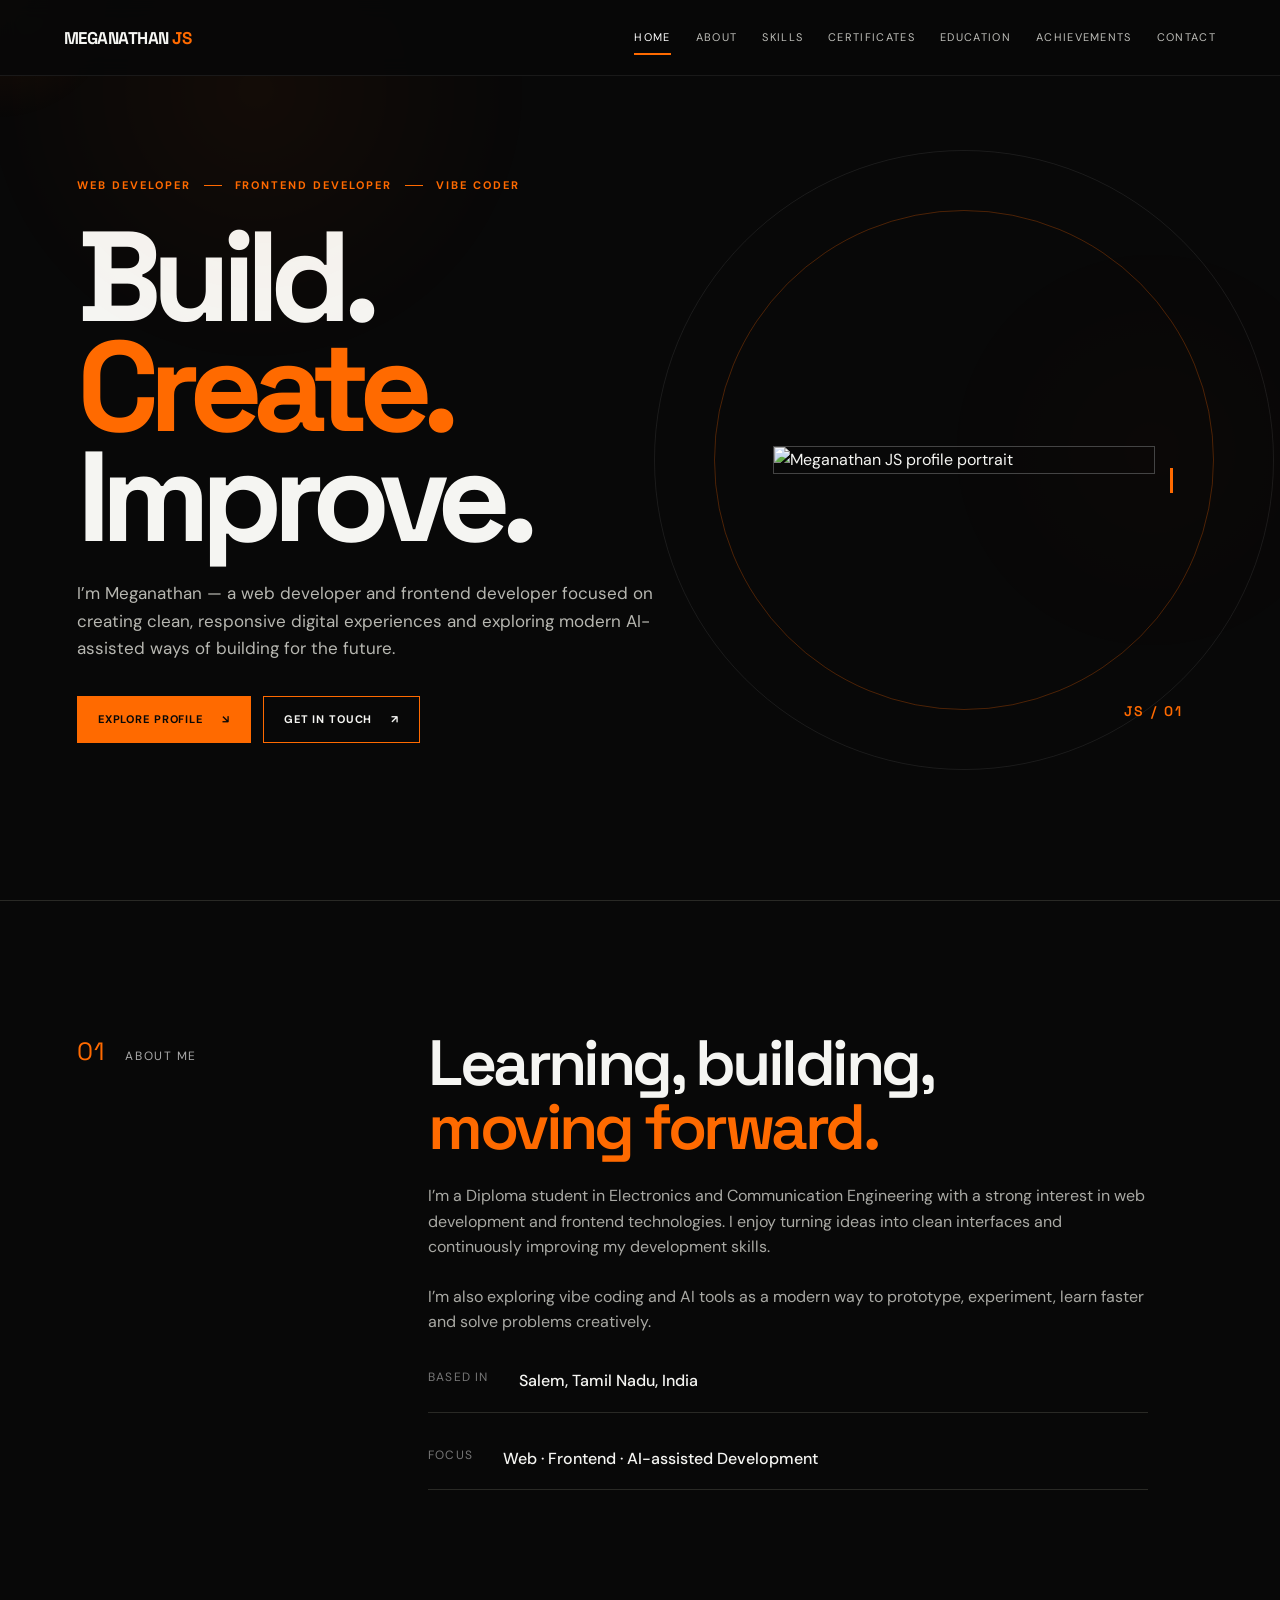
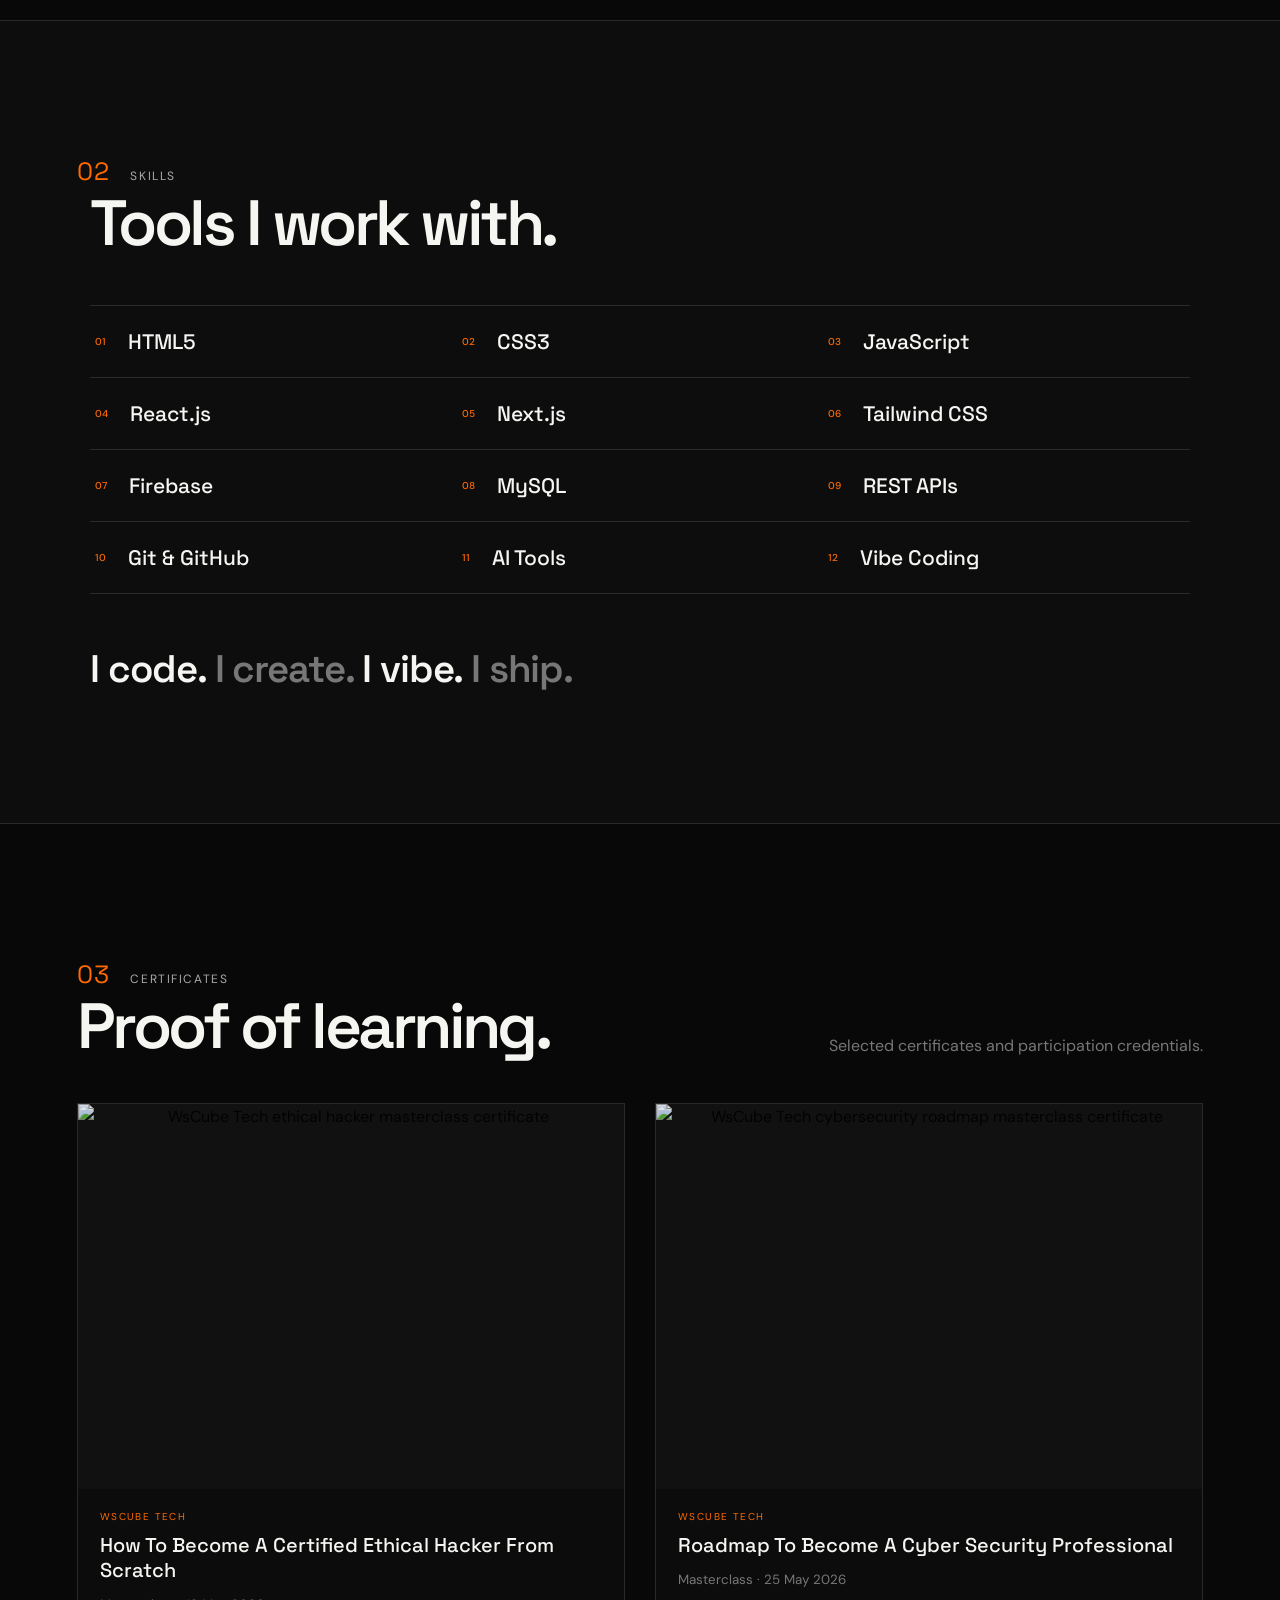
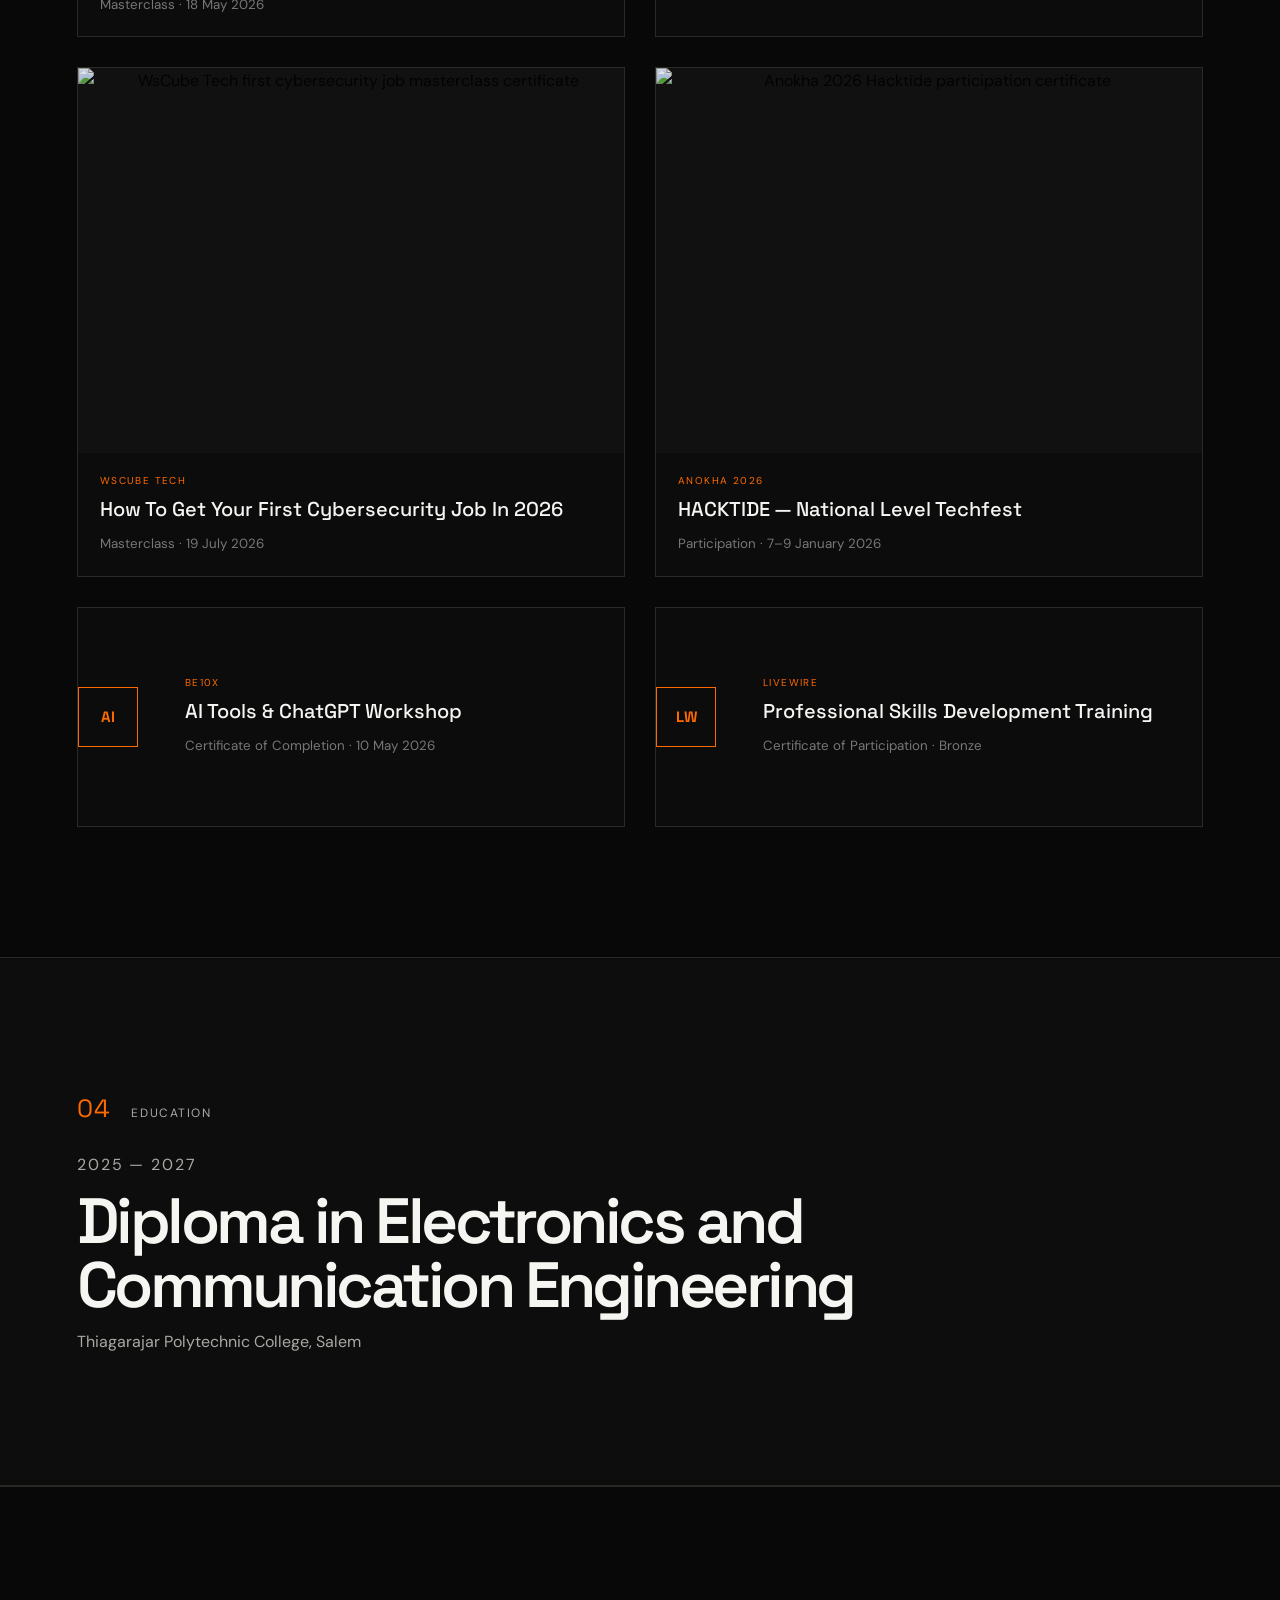
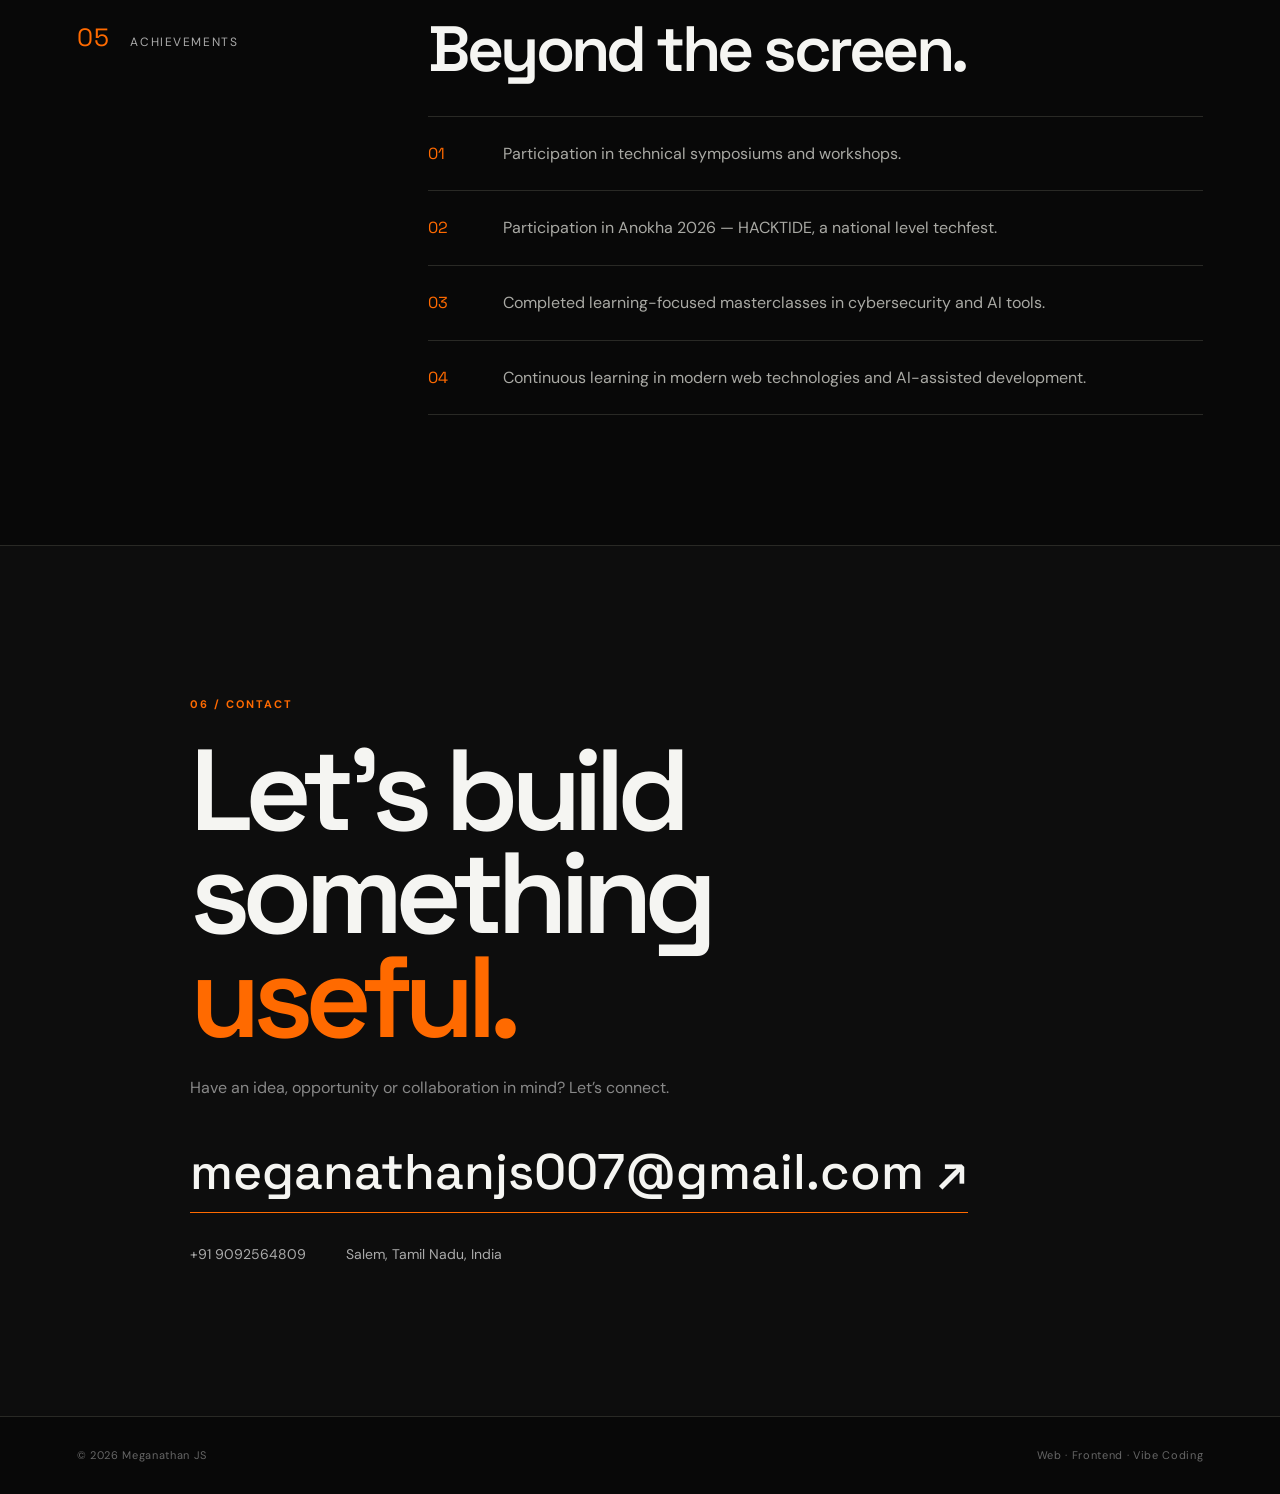
==== index.html @ 63e7593a "Add files via upload" ====
<!DOCTYPE html>
<html lang="en">
<head>
  <meta charset="UTF-8">
  <meta name="viewport" content="width=device-width, initial-scale=1.0">
  <meta name="description" content="Meganathan JS — Web Developer, Frontend Developer and Vibe Coder.">
  <meta name="theme-color" content="#0a0a0a">
  <title>Meganathan JS — Web Developer</title>
  <link rel="stylesheet" href="style.css">
</head>
<body>
  <div class="cursor-glow" aria-hidden="true"></div>

  <header class="site-header" id="top">
    <a class="brand" href="#home">MEGANATHAN <span>JS</span></a>
    <button class="menu-toggle" aria-label="Open navigation" aria-expanded="false">
      <span></span><span></span>
    </button>
    <nav class="nav" aria-label="Main navigation">
      <a class="active" href="#home">Home</a>
      <a href="#about">About</a>
      <a href="#skills">Skills</a>
      <a href="#certificates">Certificates</a>
      <a href="#education">Education</a>
      <a href="#achievements">Achievements</a>
      <a href="#contact">Contact</a>
    </nav>
  </header>

  <main>
    <section class="hero section" id="home">
      <div class="hero-copy reveal">
        <p class="eyebrow">WEB DEVELOPER <i></i> FRONTEND DEVELOPER <i></i> VIBE CODER</p>
        <h1>Build.<br><span>Create.</span><br>Improve.</h1>
        <p class="hero-text">
          I’m Meganathan — a web developer and frontend developer focused on
          creating clean, responsive digital experiences and exploring modern
          AI-assisted ways of building for the future.
        </p>
        <div class="hero-actions">
          <a class="btn btn-primary" href="#about">Explore Profile <b>↘</b></a>
          <a class="btn btn-outline" href="#contact">Get in Touch <b>↗</b></a>
        </div>
      </div>

      <div class="hero-visual reveal delay-1">
        <div class="portrait-frame">
          <div class="orange-line"></div>
          <img src="assets/profile.jpg" alt="Meganathan JS profile portrait">
        </div>
        <div class="hero-orbit orbit-1"></div>
        <div class="hero-orbit orbit-2"></div>
        <div class="hero-tag">JS / 01</div>
      </div>
    </section>

    <section class="section split" id="about">
      <div class="section-label reveal"><span>01</span> ABOUT ME</div>
      <div class="section-content reveal delay-1">
        <h2>Learning, building,<br><em>moving forward.</em></h2>
        <p>
          I’m a Diploma student in Electronics and Communication Engineering
          with a strong interest in web development and frontend technologies.
          I enjoy turning ideas into clean interfaces and continuously
          improving my development skills.
        </p>
        <p>
          I’m also exploring vibe coding and AI tools as a modern way to
          prototype, experiment, learn faster and solve problems creatively.
        </p>
        <div class="about-line">
          <span>Based in</span><strong>Salem, Tamil Nadu, India</strong>
        </div>
        <div class="about-line">
          <span>Focus</span><strong>Web · Frontend · AI-assisted Development</strong>
        </div>
      </div>
    </section>

    <section class="section dark-section" id="skills">
      <div class="section-label reveal"><span>02</span> SKILLS</div>
      <div class="skills-wrap reveal delay-1">
        <h2>Tools I work with.</h2>
        <div class="skill-list">
          <div><b>01</b><span>HTML5</span></div>
          <div><b>02</b><span>CSS3</span></div>
          <div><b>03</b><span>JavaScript</span></div>
          <div><b>04</b><span>React.js</span></div>
          <div><b>05</b><span>Next.js</span></div>
          <div><b>06</b><span>Tailwind CSS</span></div>
          <div><b>07</b><span>Firebase</span></div>
          <div><b>08</b><span>MySQL</span></div>
          <div><b>09</b><span>REST APIs</span></div>
          <div><b>10</b><span>Git &amp; GitHub</span></div>
          <div><b>11</b><span>AI Tools</span></div>
          <div><b>12</b><span>Vibe Coding</span></div>
        </div>
        <div class="skill-statement">I code. <span>I create.</span> I vibe. <span>I ship.</span></div>
      </div>
    </section>

    <section class="section" id="certificates">
      <div class="section-label reveal"><span>03</span> CERTIFICATES</div>
      <div class="section-content reveal delay-1">
        <div class="section-heading-row">
          <h2>Proof of learning.</h2>
          <p>Selected certificates and participation credentials.</p>
        </div>
        <div class="certificate-grid">
          <article class="certificate">
            <button class="certificate-image" data-image="assets/certificate-wscube-ethical-hacker.jpg" aria-label="Open certificate">
              <img src="assets/certificate-wscube-ethical-hacker.jpg" alt="WsCube Tech ethical hacker masterclass certificate">
              <span>View ↗</span>
            </button>
            <div class="certificate-meta">
              <p>WsCube Tech</p>
              <h3>How To Become A Certified Ethical Hacker From Scratch</h3>
              <small>Masterclass · 18 May 2026</small>
            </div>
          </article>

          <article class="certificate">
            <button class="certificate-image" data-image="assets/certificate-wscube-cybersecurity-roadmap.jpg" aria-label="Open certificate">
              <img src="assets/certificate-wscube-cybersecurity-roadmap.jpg" alt="WsCube Tech cybersecurity roadmap masterclass certificate">
              <span>View ↗</span>
            </button>
            <div class="certificate-meta">
              <p>WsCube Tech</p>
              <h3>Roadmap To Become A Cyber Security Professional</h3>
              <small>Masterclass · 25 May 2026</small>
            </div>
          </article>

          <article class="certificate">
            <button class="certificate-image" data-image="assets/certificate-wscube-first-cybersecurity-job.jpg" aria-label="Open certificate">
              <img src="assets/certificate-wscube-first-cybersecurity-job.jpg" alt="WsCube Tech first cybersecurity job masterclass certificate">
              <span>View ↗</span>
            </button>
            <div class="certificate-meta">
              <p>WsCube Tech</p>
              <h3>How To Get Your First Cybersecurity Job In 2026</h3>
              <small>Masterclass · 19 July 2026</small>
            </div>
          </article>

          <article class="certificate">
            <button class="certificate-image" data-image="assets/certificate-anokha-hacktide.jpg" aria-label="Open certificate">
              <img src="assets/certificate-anokha-hacktide.jpg" alt="Anokha 2026 Hacktide participation certificate">
              <span>View ↗</span>
            </button>
            <div class="certificate-meta">
              <p>Anokha 2026</p>
              <h3>HACKTIDE — National Level Techfest</h3>
              <small>Participation · 7–9 January 2026</small>
            </div>
          </article>

          <article class="certificate text-only">
            <div class="certificate-icon">AI</div>
            <div class="certificate-meta">
              <p>be10x</p>
              <h3>AI Tools &amp; ChatGPT Workshop</h3>
              <small>Certificate of Completion · 10 May 2026</small>
            </div>
          </article>

          <article class="certificate text-only">
            <div class="certificate-icon">LW</div>
            <div class="certificate-meta">
              <p>LIVEWIRE</p>
              <h3>Professional Skills Development Training</h3>
              <small>Certificate of Participation · Bronze</small>
            </div>
          </article>
        </div>
      </div>
    </section>

    <section class="section dark-section" id="education">
      <div class="section-label reveal"><span>04</span> EDUCATION</div>
      <div class="section-content reveal delay-1 education">
        <p class="edu-year">2025 — 2027</p>
        <h2>Diploma in Electronics and<br>Communication Engineering</h2>
        <p>Thiagarajar Polytechnic College, Salem</p>
      </div>
    </section>

    <section class="section split" id="achievements">
      <div class="section-label reveal"><span>05</span> ACHIEVEMENTS</div>
      <div class="section-content reveal delay-1">
        <h2>Beyond the screen.</h2>
        <div class="achievement-list">
          <div><span>01</span><p>Participation in technical symposiums and workshops.</p></div>
          <div><span>02</span><p>Participation in Anokha 2026 — HACKTIDE, a national level techfest.</p></div>
          <div><span>03</span><p>Completed learning-focused masterclasses in cybersecurity and AI tools.</p></div>
          <div><span>04</span><p>Continuous learning in modern web technologies and AI-assisted development.</p></div>
        </div>
      </div>
    </section>

    <section class="contact-section" id="contact">
      <div class="contact-inner reveal">
        <p class="eyebrow">06 / CONTACT</p>
        <h2>Let’s build something<br><span>useful.</span></h2>
        <p class="contact-copy">Have an idea, opportunity or collaboration in mind? Let’s connect.</p>
        <a class="email-link" href="mailto:meganathanjs007@gmail.com">meganathanjs007@gmail.com ↗</a>
        <div class="contact-details">
          <a href="tel:9092564809">+91 9092564809</a>
          <span>Salem, Tamil Nadu, India</span>
        </div>
      </div>
    </section>
  </main>

  <footer>
    <span>© 2026 Meganathan JS</span>
    <span>Web · Frontend · Vibe Coding</span>
  </footer>

  <div class="modal" aria-hidden="true">
    <button class="modal-close" aria-label="Close certificate">×</button>
    <img class="modal-image" src="" alt="Certificate preview">
  </div>

  <script src="script.js"></script>
</body>
</html>
---- style.css ----
@import url('https://fonts.googleapis.com/css2?family=DM+Sans:wght@400;500;600;700&family=Space+Grotesk:wght@400;500;600;700&display=swap');

:root{
  --bg:#080808;
  --panel:#0e0e0e;
  --white:#f5f5f2;
  --muted:#a6a6a1;
  --line:#292925;
  --orange:#ff6a00;
  --orange-soft:#ff8a3d;
  --max:1400px;
}
*{box-sizing:border-box;margin:0;padding:0}
html{scroll-behavior:smooth}
body{
  background:var(--bg);
  color:var(--white);
  font-family:"DM Sans",sans-serif;
  line-height:1.6;
  overflow-x:hidden;
}
body:before{
  content:"";position:fixed;inset:0;pointer-events:none;opacity:.14;
  background-image:radial-gradient(circle at 20% 10%,rgba(255,106,0,.35),transparent 22%),
                   radial-gradient(circle at 90% 50%,rgba(255,106,0,.12),transparent 20%);
}
a{color:inherit;text-decoration:none}
button{font:inherit}
.site-header{
  position:fixed;top:0;left:0;right:0;z-index:20;
  height:76px;padding:0 5vw;display:flex;align-items:center;justify-content:space-between;
  background:rgba(8,8,8,.92);border-bottom:1px solid rgba(255,255,255,.07);
  backdrop-filter:blur(10px);
}
.brand{font:700 17px "Space Grotesk";letter-spacing:-.03em}
.brand span,.eyebrow,.section-label span,.edu-year,.skill-statement span,.contact-section h2 span{color:var(--orange)}
.nav{display:flex;gap:25px}
.nav a{font-size:11px;text-transform:uppercase;letter-spacing:.12em;color:#bdbdb8;position:relative;padding:29px 0}
.nav a:after{content:"";position:absolute;left:0;right:100%;bottom:20px;height:2px;background:var(--orange);transition:.3s}
.nav a:hover,.nav a.active{color:#fff}
.nav a:hover:after,.nav a.active:after{right:0}
.menu-toggle{display:none;background:none;border:0;color:white}
.section{max-width:var(--max);margin:auto;padding:130px 6vw}
.hero{min-height:100vh;padding-top:150px;display:grid;grid-template-columns:1fr .8fr;gap:50px;align-items:center}
.eyebrow{font-size:11px;font-weight:700;letter-spacing:.18em;text-transform:uppercase}
.eyebrow i{display:inline-block;width:18px;height:1px;background:var(--orange);margin:0 8px 3px}
.hero h1{font:700 clamp(70px,10vw,150px)/.86 "Space Grotesk";letter-spacing:-.075em;margin:28px 0}
.hero h1 span{color:var(--orange)}
.hero-text{max-width:610px;color:#b7b7b1;font-size:17px}
.hero-actions{display:flex;gap:12px;margin-top:34px}
.btn{padding:14px 20px;border:1px solid var(--orange);font-size:11px;font-weight:700;text-transform:uppercase;letter-spacing:.08em;transition:.3s}
.btn b{margin-left:15px}
.btn-primary{background:var(--orange);color:#080808}
.btn-primary:hover{background:#fff;border-color:#fff}
.btn-outline:hover{background:var(--orange);color:#080808}
.hero-visual{height:610px;position:relative;display:grid;place-items:center}
.portrait-frame{position:relative;width:min(390px,80%);z-index:2}
.portrait-frame img{width:100%;display:block;filter:saturate(.85);border:1px solid #444}
.orange-line{position:absolute;right:-18px;top:22px;width:18px;height:90%;border-right:3px solid var(--orange);z-index:-1}
.hero-orbit{position:absolute;border:1px solid rgba(255,106,0,.28);border-radius:50%;aspect-ratio:1}
.orbit-1{width:500px}.orbit-2{width:620px;border-color:rgba(255,255,255,.08)}
.hero-tag{position:absolute;bottom:45px;right:20px;color:var(--orange);font:600 14px "Space Grotesk";letter-spacing:.15em}
.split{display:grid;grid-template-columns:.35fr 1fr;gap:80px;border-top:1px solid var(--line)}
.section-label{font-size:12px;letter-spacing:.13em;color:#aaa;text-transform:uppercase}
.section-label span{font-size:25px;font-family:"Space Grotesk";margin-right:15px}
.section-content h2,.skills-wrap h2,.section-heading-row h2{
  font:600 clamp(38px,5vw,70px)/1 "Space Grotesk";letter-spacing:-.055em
}
.section-content h2 em{font-style:normal;color:var(--orange)}
.section-content p{color:#a9a9a4;max-width:730px;margin-top:24px}
.about-line{display:flex;gap:30px;padding:18px 0;border-bottom:1px solid var(--line);max-width:720px;margin-top:15px}
.about-line span{color:#777;font-size:12px;text-transform:uppercase;letter-spacing:.1em}.about-line strong{font-weight:500}
.dark-section{max-width:none;background:#0d0d0d;border-top:1px solid var(--line);border-bottom:1px solid var(--line)}
.skills-wrap{max-width:1100px;margin:0 auto}.skills-wrap h2{margin-bottom:50px}
.skill-list{display:grid;grid-template-columns:repeat(3,1fr);border-top:1px solid var(--line)}
.skill-list div{padding:22px 5px;border-bottom:1px solid var(--line);display:flex;gap:22px;align-items:center}
.skill-list b{font-size:10px;color:var(--orange);font-weight:500}.skill-list span{font:500 21px "Space Grotesk"}
.skill-statement{font:600 clamp(24px,3vw,42px) "Space Grotesk";margin-top:50px;letter-spacing:-.03em}
.skill-statement span{color:#777}
.section-heading-row{display:flex;align-items:end;justify-content:space-between;gap:30px;margin-bottom:45px}
.section-heading-row p{margin:0;color:#777}
.certificate-grid{display:grid;grid-template-columns:repeat(2,1fr);gap:30px}
.certificate{border:1px solid var(--line);background:#0c0c0c;overflow:hidden}
.certificate-image{width:100%;border:0;background:#111;display:block;cursor:pointer;position:relative;padding:0}
.certificate-image img{display:block;width:100%;aspect-ratio:1.42;object-fit:cover;opacity:.88;transition:.35s}
.certificate-image span{position:absolute;right:15px;bottom:15px;background:var(--orange);color:#111;padding:8px 11px;font-size:10px;font-weight:700;text-transform:uppercase;opacity:0;transition:.3s}
.certificate:hover img{opacity:.62;transform:scale(1.015)}.certificate:hover .certificate-image span{opacity:1}
.certificate-meta{padding:20px 22px}.certificate-meta p{margin:0;color:var(--orange);font-size:10px;text-transform:uppercase;letter-spacing:.14em}.certificate-meta h3{font:500 20px/1.25 "Space Grotesk";margin:8px 0}.certificate-meta small{color:#777}
.text-only{min-height:220px;display:flex;gap:25px;align-items:center}.certificate-icon{width:60px;height:60px;display:grid;place-items:center;border:1px solid var(--orange);color:var(--orange);font:700 15px "Space Grotesk";flex:none}
.education h2{margin-top:12px}.edu-year{font:700 13px;letter-spacing:.12em}.education>p:last-child{margin-top:12px}
.achievement-list{margin-top:35px;border-top:1px solid var(--line);max-width:800px}.achievement-list div{display:grid;grid-template-columns:50px 1fr;gap:25px;padding:24px 0;border-bottom:1px solid var(--line)}.achievement-list span{color:var(--orange);font-family:"Space Grotesk"}.achievement-list p{margin:0}
.contact-section{padding:150px 8vw;background:#0d0d0d;border-top:1px solid var(--line)}
.contact-inner{max-width:900px;margin:auto}.contact-section h2{font:600 clamp(58px,9vw,120px)/.9 "Space Grotesk";letter-spacing:-.07em;margin:25px 0}.contact-copy{color:#888;font-size:16px}.email-link{display:inline-block;margin-top:40px;font:500 clamp(25px,4vw,50px) "Space Grotesk";border-bottom:1px solid var(--orange);padding-bottom:8px}.contact-details{display:flex;gap:40px;margin-top:30px;color:#aaa;font-size:14px}
footer{padding:30px 6vw;border-top:1px solid var(--line);display:flex;justify-content:space-between;color:#666;font-size:11px;letter-spacing:.06em}
.modal{position:fixed;inset:0;z-index:50;background:rgba(0,0,0,.94);display:none;align-items:center;justify-content:center;padding:30px}.modal.open{display:flex}.modal-image{max-width:92vw;max-height:88vh;object-fit:contain}.modal-close{position:absolute;top:22px;right:30px;background:none;border:0;color:#fff;font-size:40px;cursor:pointer}
.reveal{opacity:0;transform:translateY(35px);transition:opacity .8s ease,transform .8s ease}.reveal.visible{opacity:1;transform:none}.delay-1{transition-delay:.12s}
.cursor-glow{position:fixed;width:260px;height:260px;border-radius:50%;pointer-events:none;z-index:0;background:radial-gradient(circle,rgba(255,106,0,.09),transparent 65%);transform:translate(-50%,-50%);display:none}
@media (min-width:900px){.cursor-glow{display:block}}
@media(max-width:850px){
  .site-header{height:65px}.nav{position:fixed;top:65px;left:0;right:0;display:none;flex-direction:column;background:#090909;padding:20px 7vw;border-bottom:1px solid var(--line);gap:0}.nav.open{display:flex}.nav a{padding:14px 0}.nav a:after{bottom:5px}.menu-toggle{display:block;width:30px}.menu-toggle span{display:block;height:2px;background:white;margin:6px 0}
  .hero{grid-template-columns:1fr;padding-top:120px}.hero h1{font-size:76px}.hero-visual{height:470px}.hero-orbit{display:none}
  .section{padding:95px 7vw}.split{grid-template-columns:1fr;gap:35px}.skill-list{grid-template-columns:1fr 1fr}.certificate-grid{grid-template-columns:1fr}.section-heading-row{display:block}.section-heading-row p{margin-top:15px}.contact-section{padding:100px 7vw}.contact-details{flex-direction:column;gap:8px}footer{flex-direction:column;gap:8px}
}
@media(max-width:520px){.hero h1{font-size:60px}.hero-text{font-size:15px}.hero-actions{flex-direction:column}.btn{text-align:center}.skill-list{grid-template-columns:1fr}.skill-list span{font-size:18px}.certificate-meta h3{font-size:18px}.email-link{font-size:25px}}
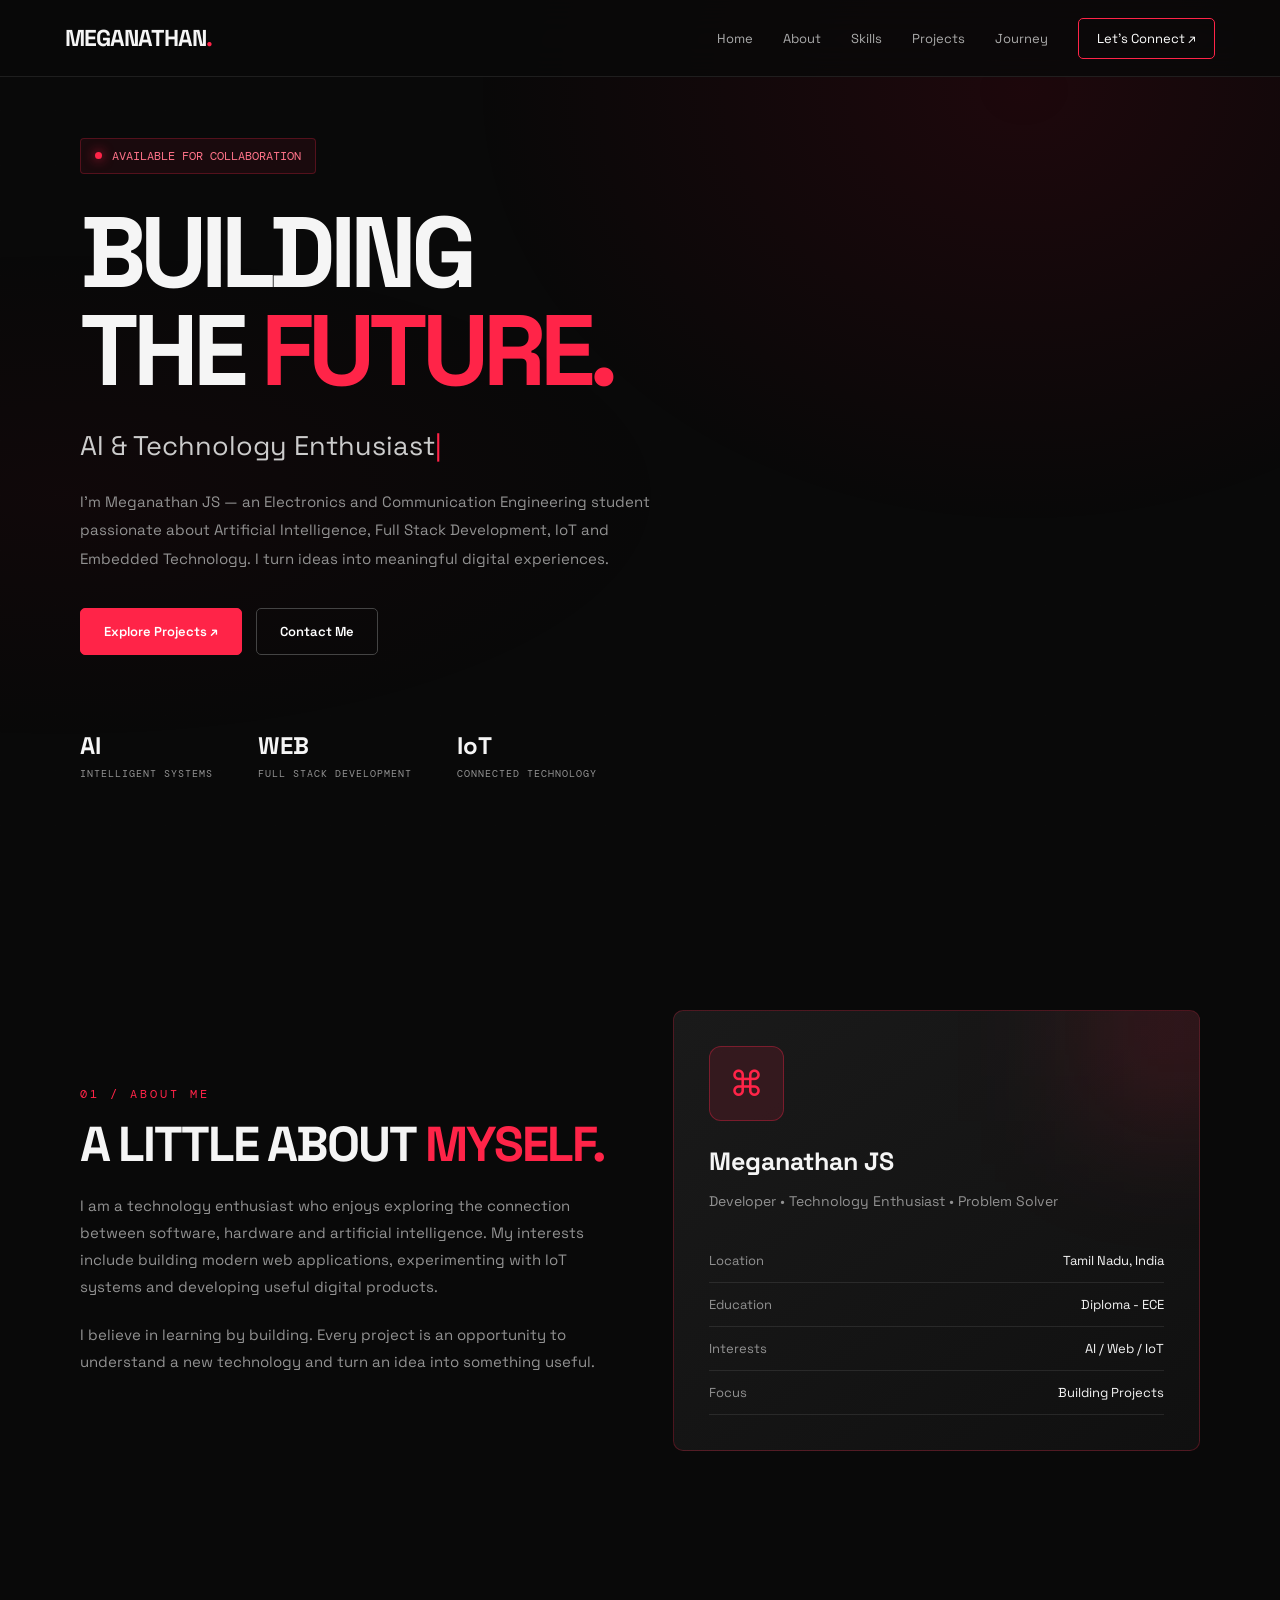
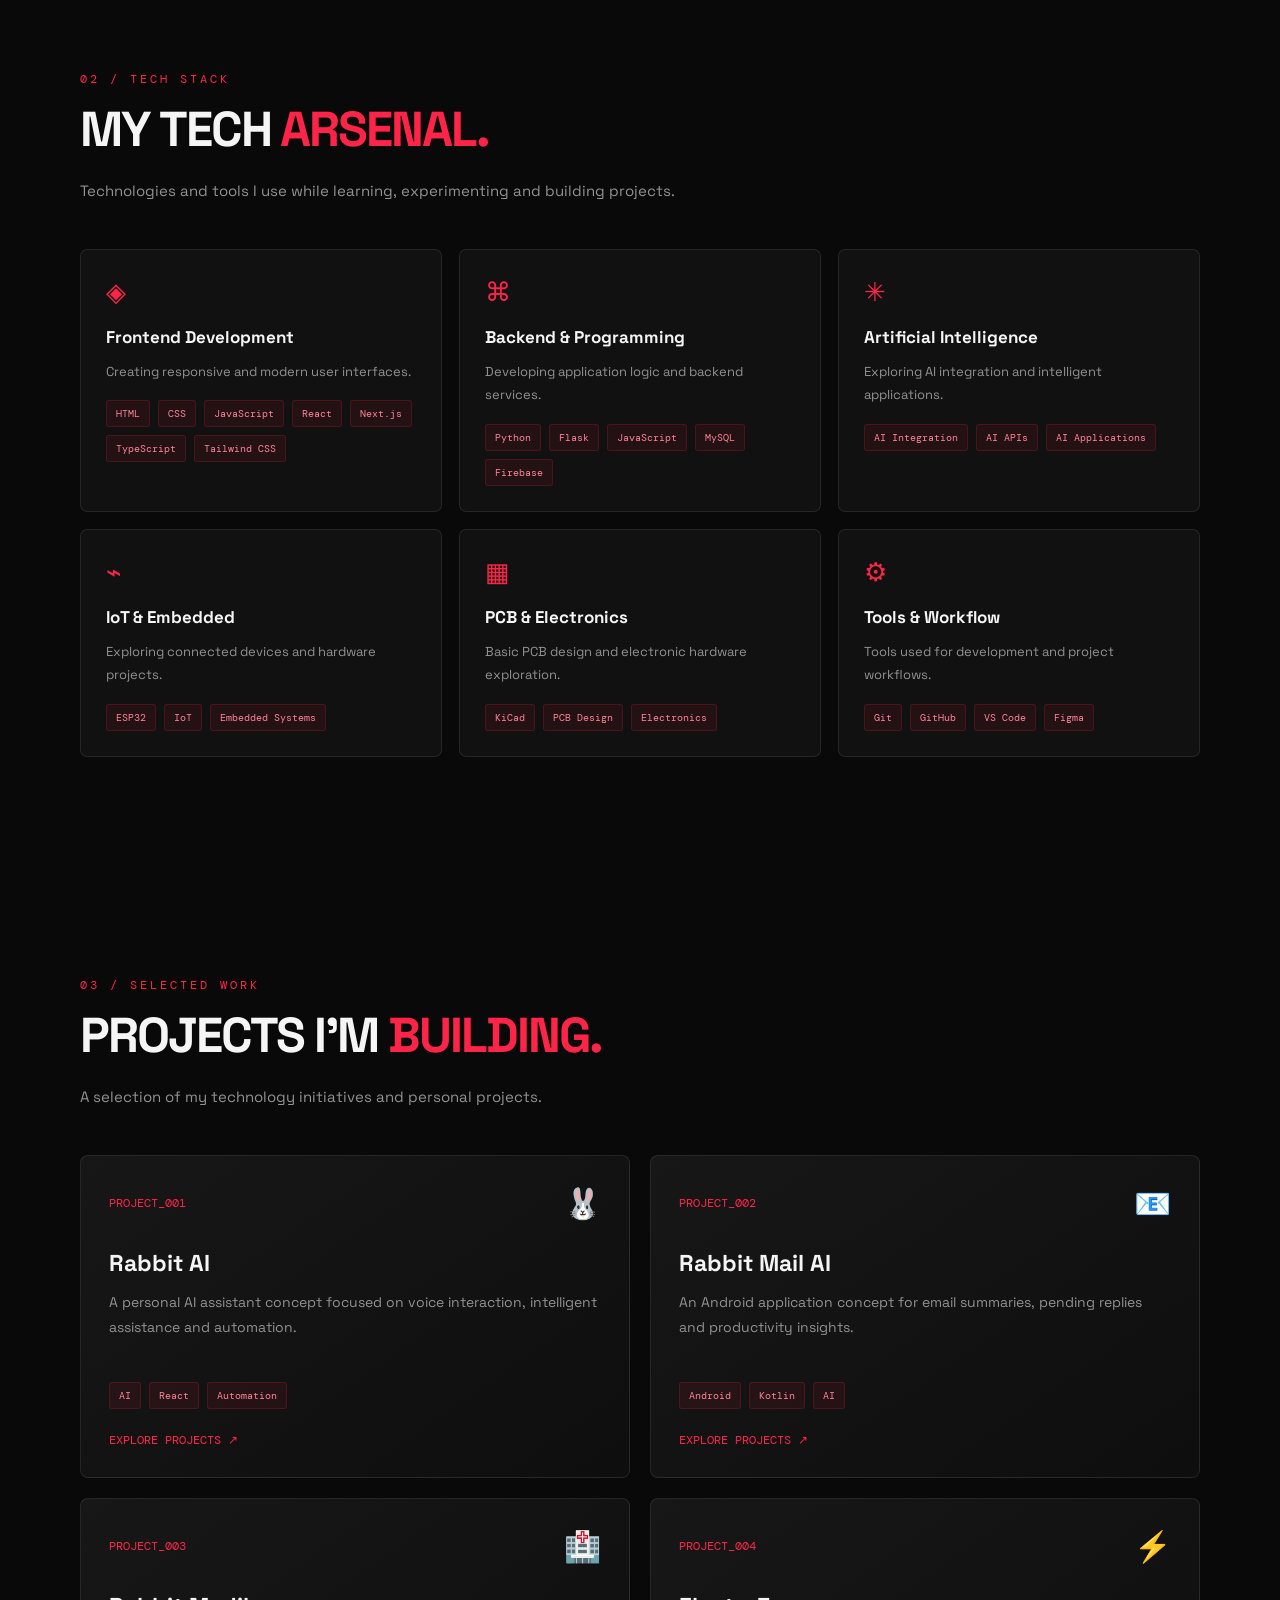
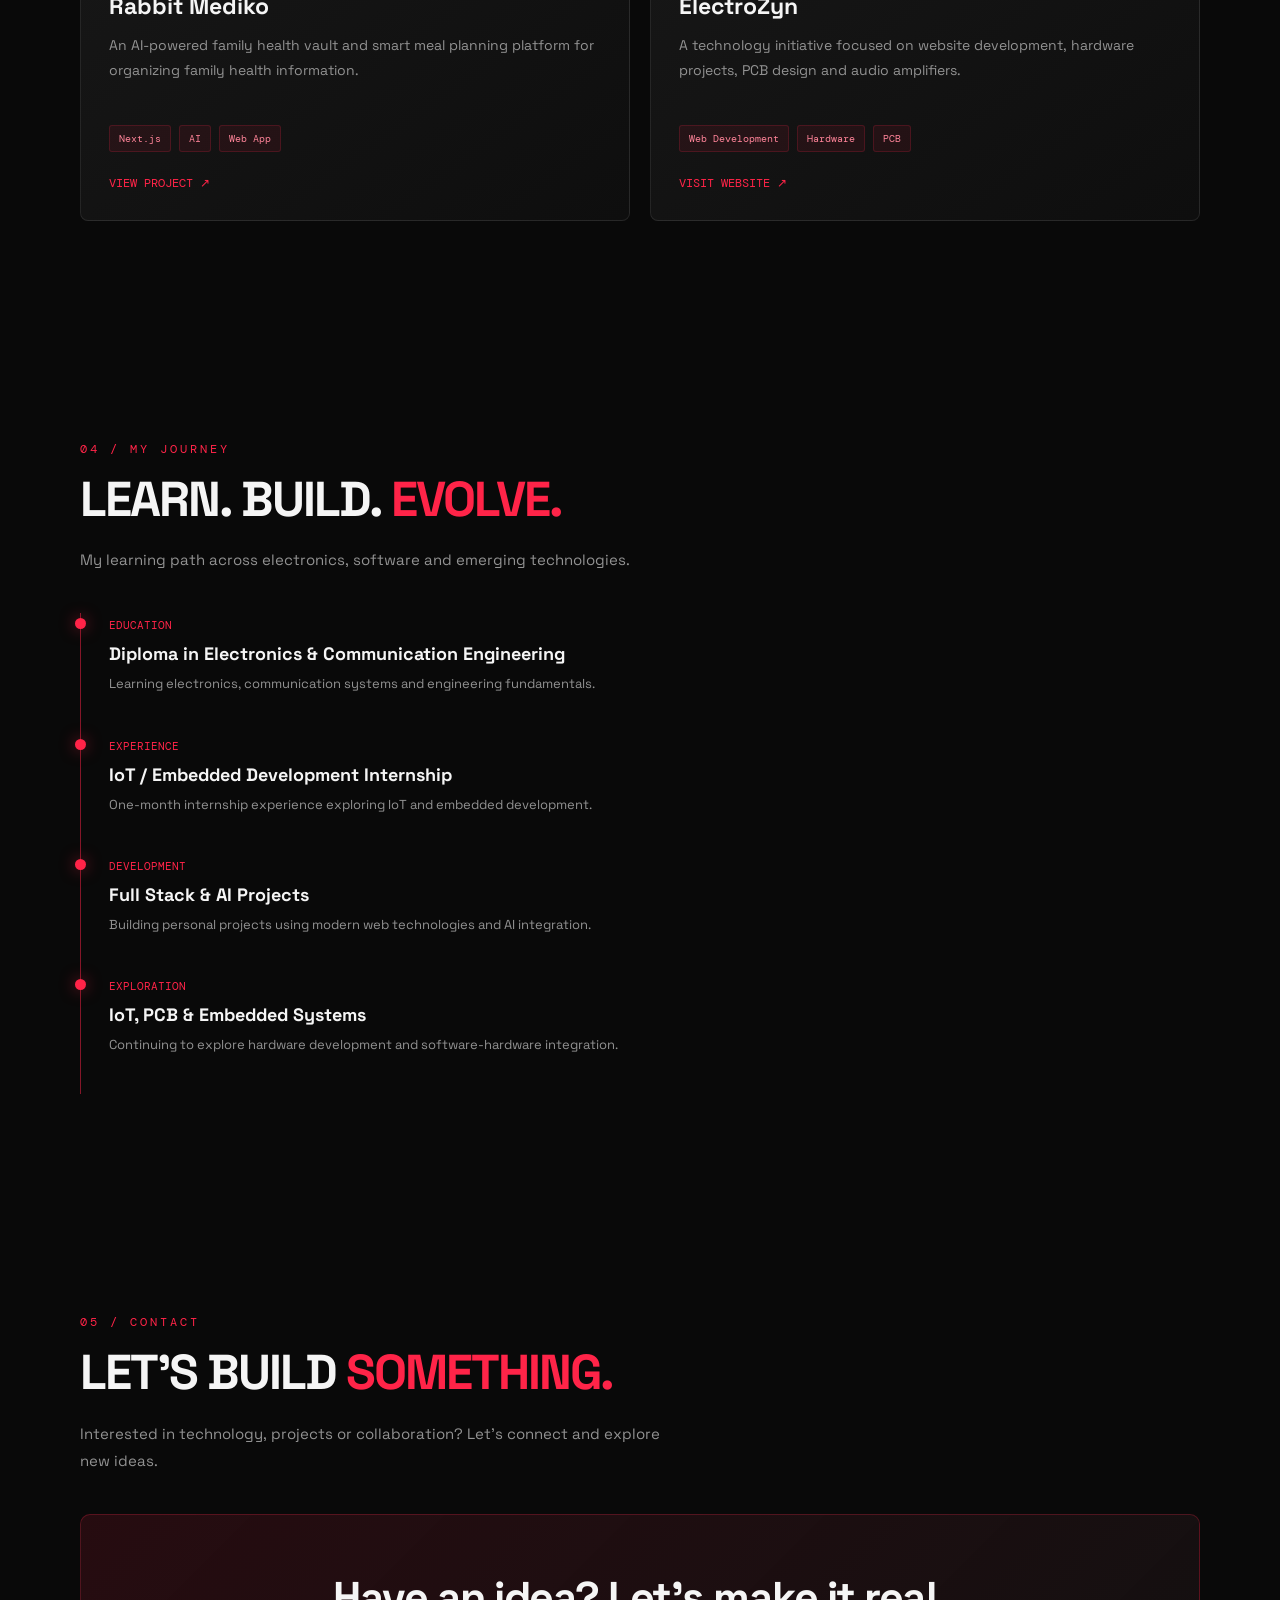
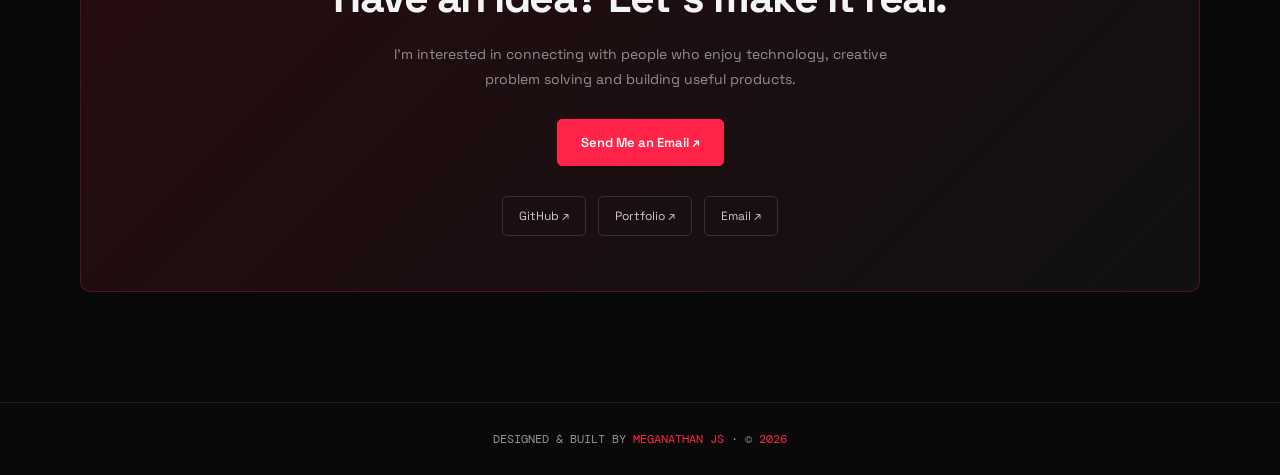
==== commit 9692f57e: "Rename meganathan-ai-portfolio.html to index.html" ====
--- a/index.html
+++ b/index.html
@@ -1,227 +1,97 @@
 <!DOCTYPE html>
 <html lang="en">
 <head>
-  <meta charset="UTF-8">
-  <meta name="viewport" content="width=device-width, initial-scale=1.0">
-  <meta name="description" content="Meganathan JS — Web Developer, Frontend Developer and Vibe Coder.">
-  <meta name="theme-color" content="#0a0a0a">
-  <title>Meganathan JS — Web Developer</title>
-  <link rel="stylesheet" href="style.css">
+<meta charset="UTF-8">
+<meta name="viewport" content="width=device-width, initial-scale=1.0">
+<meta name="theme-color" content="#090909">
+<meta name="description" content="Meganathan JS - AI, Full Stack and IoT Developer Portfolio">
+<title>Meganathan JS | Developer Portfolio</title>
+<link rel="preconnect" href="https://fonts.googleapis.com">
+<link rel="preconnect" href="https://fonts.gstatic.com" crossorigin>
+<link href="https://fonts.googleapis.com/css2?family=DM+Mono:wght@400;500&family=Space+Grotesk:wght@400;500;600;700&display=swap" rel="stylesheet">
+<style>
+:root{--bg:#090909;--surface:#111;--red:#ff2448;--text:#f5f5f5;--muted:#929292;--border:rgba(255,255,255,.09);--font:'Space Grotesk',sans-serif;--mono:'DM Mono',monospace}
+*{margin:0;padding:0;box-sizing:border-box}html{scroll-behavior:smooth;scroll-padding-top:90px}body{background:var(--bg);color:var(--text);font-family:var(--font);overflow-x:hidden}a{color:inherit;text-decoration:none}button{font:inherit}::selection{background:var(--red);color:white}
+.background-glow{position:fixed;inset:0;z-index:-2;pointer-events:none;background:radial-gradient(ellipse at 80% 10%,rgba(180,0,35,.12),transparent 38%),radial-gradient(ellipse at 5% 55%,rgba(100,0,20,.08),transparent 35%)}
+.grid-bg{position:fixed;inset:0;z-index:-1;pointer-events:none;opacity:.12;background-image:linear-gradient(rgba(255,255,255,.035) 1px,transparent 1px),linear-gradient(90deg,rgba(255,255,255,.035) 1px,transparent 1px);background-size:55px 55px}
+header{position:fixed;top:0;left:0;width:100%;z-index:100;background:rgba(9,9,9,.82);backdrop-filter:blur(18px);border-bottom:1px solid var(--border)}
+.navbar{max-width:1200px;margin:auto;height:76px;padding:0 25px;display:flex;align-items:center;justify-content:space-between}.logo{font-size:23px;font-weight:700;letter-spacing:-1px}.logo span{color:var(--red)}.nav-links{display:flex;gap:30px;align-items:center}.nav-links a{font-size:13px;color:#aaa;transition:.3s}.nav-links a:hover{color:var(--red)}.nav-contact{padding:11px 18px;border:1px solid var(--red);color:white!important;border-radius:5px}.menu-btn{display:none;color:white;background:none;border:none;font-size:27px;cursor:pointer}
+.container{width:min(1120px,90%);margin:auto}section{padding:110px 0}.section-label{font-family:var(--mono);color:var(--red);font-size:12px;letter-spacing:3px;margin-bottom:16px}.section-title{font-size:clamp(32px,5vw,49px);line-height:1.1;letter-spacing:-2px;margin-bottom:20px}.section-title span{color:var(--red)}.section-description{max-width:600px;color:var(--muted);line-height:1.8;font-size:15px}
+.hero{min-height:100vh;display:flex;align-items:center;padding-top:130px;position:relative}.hero-content{max-width:850px}.terminal-label{display:inline-flex;gap:10px;align-items:center;padding:9px 14px;background:rgba(255,36,72,.07);border:1px solid rgba(255,36,72,.25);border-radius:4px;font-family:var(--mono);font-size:12px;color:#ff7389;margin-bottom:30px}.status-dot{width:7px;height:7px;background:#ff2448;border-radius:50%;box-shadow:0 0 12px var(--red);animation:pulse 1.5s infinite}@keyframes pulse{50%{opacity:.35}}
+.hero h1{font-size:clamp(48px,9vw,100px);line-height:.98;letter-spacing:-6px;font-weight:700}.hero h1 .red{color:var(--red)}.hero-role{margin-top:28px;font-size:clamp(19px,3vw,27px);color:#ccc;min-height:38px}.cursor{color:var(--red);animation:blink .8s infinite}@keyframes blink{50%{opacity:0}}.hero-description{max-width:590px;margin-top:22px;line-height:1.9;font-size:15px;color:var(--muted)}.hero-buttons{display:flex;gap:14px;flex-wrap:wrap;margin-top:35px}.btn{padding:14px 23px;border-radius:5px;font-size:13px;font-weight:600;display:inline-flex;align-items:center;justify-content:center;gap:9px;transition:.3s;cursor:pointer}.btn-primary{background:var(--red);color:white;border:1px solid var(--red)}.btn-primary:hover{background:#d9002b;transform:translateY(-3px);box-shadow:0 10px 30px rgba(255,36,72,.2)}.btn-outline{border:1px solid #444;color:white}.btn-outline:hover{border-color:var(--red);color:var(--red);transform:translateY(-3px)}.hero-bottom{margin-top:75px;display:flex;gap:45px;flex-wrap:wrap}.hero-stat strong{font-size:24px;display:block}.hero-stat small{color:var(--muted);font-family:var(--mono);font-size:10px;letter-spacing:1px}
+.about-grid{display:grid;grid-template-columns:1fr 1fr;gap:65px;align-items:center}.profile-card{background:linear-gradient(145deg,#1a1a1a,#101010);border:1px solid rgba(255,36,72,.25);padding:35px;border-radius:10px;position:relative;overflow:hidden}.profile-card:before{content:"";position:absolute;width:180px;height:180px;right:-70px;top:-70px;background:rgba(255,36,72,.15);filter:blur(65px)}.profile-icon{width:75px;height:75px;display:grid;place-items:center;border-radius:12px;background:rgba(255,36,72,.12);border:1px solid rgba(255,36,72,.35);color:var(--red);font-size:35px;margin-bottom:24px}.profile-card h3{font-size:25px}.profile-card p{color:var(--muted);line-height:1.8;font-size:14px;margin-top:12px}.info-list{margin-top:25px}.info-item{padding:13px 0;display:flex;justify-content:space-between;gap:15px;border-bottom:1px solid var(--border);font-size:13px}.info-item span:first-child{color:var(--muted)}.info-item span:last-child{text-align:right}
+.skills-grid{display:grid;grid-template-columns:repeat(3,1fr);gap:17px;margin-top:45px}.skill-card{padding:25px;background:var(--surface);border:1px solid var(--border);border-radius:7px;transition:.3s}.skill-card:hover{border-color:rgba(255,36,72,.6);transform:translateY(-5px)}.skill-icon{color:var(--red);font-size:26px;margin-bottom:17px}.skill-card h3{font-size:17px;margin-bottom:12px}.skill-card p{font-size:13px;line-height:1.8;color:var(--muted)}.tags{display:flex;gap:8px;flex-wrap:wrap;margin-top:17px}.tag{font-family:var(--mono);font-size:10px;color:#ff8499;background:rgba(255,36,72,.08);border:1px solid rgba(255,36,72,.18);padding:6px 9px;border-radius:3px}
+.projects-grid{display:grid;grid-template-columns:repeat(2,1fr);gap:20px;margin-top:45px}.project-card{padding:28px;background:linear-gradient(145deg,#171717,#0e0e0e);border:1px solid var(--border);border-radius:8px;position:relative;overflow:hidden;transition:.3s}.project-card:hover{border-color:var(--red);transform:translateY(-5px)}.project-top{display:flex;justify-content:space-between;align-items:center;margin-bottom:25px}.project-number{font-family:var(--mono);color:var(--red);font-size:12px}.project-symbol{font-size:30px}.project-card h3{font-size:23px;margin-bottom:12px}.project-card p{color:var(--muted);font-size:14px;line-height:1.8;min-height:75px}.project-link{display:inline-block;margin-top:23px;color:var(--red);font-size:12px;font-family:var(--mono)}
+.journey{margin-top:40px;border-left:1px solid rgba(255,36,72,.5);padding-left:28px}.journey-item{position:relative;padding-bottom:38px}.journey-item:before{content:"";position:absolute;left:-34px;top:5px;width:11px;height:11px;border-radius:50%;background:var(--red);box-shadow:0 0 15px rgba(255,36,72,.5)}.journey-item small{color:var(--red);font-family:var(--mono);font-size:11px}.journey-item h3{margin-top:8px;font-size:18px}.journey-item p{color:var(--muted);font-size:13px;line-height:1.7;margin-top:8px}
+.contact-box{margin-top:40px;padding:55px 30px;text-align:center;background:linear-gradient(135deg,rgba(255,36,72,.12),#111);border:1px solid rgba(255,36,72,.25);border-radius:10px}.contact-box h3{font-size:clamp(28px,5vw,43px);letter-spacing:-1.5px}.contact-box p{color:var(--muted);margin:17px auto 27px;line-height:1.8;max-width:550px;font-size:14px}.social-links{display:flex;justify-content:center;flex-wrap:wrap;gap:12px;margin-top:30px}.social-links a{padding:11px 16px;border:1px solid #333;border-radius:5px;color:#ccc;font-size:12px;transition:.3s}.social-links a:hover{border-color:var(--red);color:var(--red)}
+footer{border-top:1px solid var(--border);padding:28px 0;text-align:center;color:var(--muted);font-size:12px;font-family:var(--mono)}footer span{color:var(--red)}.reveal{opacity:0;transform:translateY(25px);transition:opacity .7s ease,transform .7s ease}.reveal.visible{opacity:1;transform:translateY(0)}
+@media(max-width:800px){.nav-links{display:none;position:absolute;top:76px;left:0;width:100%;background:#101010;padding:25px;border-bottom:1px solid var(--border);flex-direction:column;align-items:flex-start;gap:23px}.nav-links.active{display:flex}.menu-btn{display:block}.about-grid{grid-template-columns:1fr;gap:30px}.skills-grid{grid-template-columns:repeat(2,1fr)}.hero h1{letter-spacing:-3px}section{padding:85px 0}}
+@media(max-width:540px){.skills-grid,.projects-grid{grid-template-columns:1fr}.navbar{padding:0 18px}.hero-bottom{gap:25px}.hero-stat strong{font-size:20px}.profile-card{padding:25px}.project-card{padding:23px}.contact-box{padding:40px 20px}}
+@media(prefers-reduced-motion:reduce){*,*:before,*:after{scroll-behavior:auto!important;animation-duration:.01ms!important;transition-duration:.01ms!important}}
+</style>
 </head>
 <body>
-  <div class="cursor-glow" aria-hidden="true"></div>
-
-  <header class="site-header" id="top">
-    <a class="brand" href="#home">MEGANATHAN <span>JS</span></a>
-    <button class="menu-toggle" aria-label="Open navigation" aria-expanded="false">
-      <span></span><span></span>
-    </button>
-    <nav class="nav" aria-label="Main navigation">
-      <a class="active" href="#home">Home</a>
-      <a href="#about">About</a>
-      <a href="#skills">Skills</a>
-      <a href="#certificates">Certificates</a>
-      <a href="#education">Education</a>
-      <a href="#achievements">Achievements</a>
-      <a href="#contact">Contact</a>
-    </nav>
-  </header>
-
-  <main>
-    <section class="hero section" id="home">
-      <div class="hero-copy reveal">
-        <p class="eyebrow">WEB DEVELOPER <i></i> FRONTEND DEVELOPER <i></i> VIBE CODER</p>
-        <h1>Build.<br><span>Create.</span><br>Improve.</h1>
-        <p class="hero-text">
-          I’m Meganathan — a web developer and frontend developer focused on
-          creating clean, responsive digital experiences and exploring modern
-          AI-assisted ways of building for the future.
-        </p>
-        <div class="hero-actions">
-          <a class="btn btn-primary" href="#about">Explore Profile <b>↘</b></a>
-          <a class="btn btn-outline" href="#contact">Get in Touch <b>↗</b></a>
-        </div>
-      </div>
-
-      <div class="hero-visual reveal delay-1">
-        <div class="portrait-frame">
-          <div class="orange-line"></div>
-          <img src="assets/profile.jpg" alt="Meganathan JS profile portrait">
-        </div>
-        <div class="hero-orbit orbit-1"></div>
-        <div class="hero-orbit orbit-2"></div>
-        <div class="hero-tag">JS / 01</div>
-      </div>
-    </section>
-
-    <section class="section split" id="about">
-      <div class="section-label reveal"><span>01</span> ABOUT ME</div>
-      <div class="section-content reveal delay-1">
-        <h2>Learning, building,<br><em>moving forward.</em></h2>
-        <p>
-          I’m a Diploma student in Electronics and Communication Engineering
-          with a strong interest in web development and frontend technologies.
-          I enjoy turning ideas into clean interfaces and continuously
-          improving my development skills.
-        </p>
-        <p>
-          I’m also exploring vibe coding and AI tools as a modern way to
-          prototype, experiment, learn faster and solve problems creatively.
-        </p>
-        <div class="about-line">
-          <span>Based in</span><strong>Salem, Tamil Nadu, India</strong>
-        </div>
-        <div class="about-line">
-          <span>Focus</span><strong>Web · Frontend · AI-assisted Development</strong>
-        </div>
-      </div>
-    </section>
-
-    <section class="section dark-section" id="skills">
-      <div class="section-label reveal"><span>02</span> SKILLS</div>
-      <div class="skills-wrap reveal delay-1">
-        <h2>Tools I work with.</h2>
-        <div class="skill-list">
-          <div><b>01</b><span>HTML5</span></div>
-          <div><b>02</b><span>CSS3</span></div>
-          <div><b>03</b><span>JavaScript</span></div>
-          <div><b>04</b><span>React.js</span></div>
-          <div><b>05</b><span>Next.js</span></div>
-          <div><b>06</b><span>Tailwind CSS</span></div>
-          <div><b>07</b><span>Firebase</span></div>
-          <div><b>08</b><span>MySQL</span></div>
-          <div><b>09</b><span>REST APIs</span></div>
-          <div><b>10</b><span>Git &amp; GitHub</span></div>
-          <div><b>11</b><span>AI Tools</span></div>
-          <div><b>12</b><span>Vibe Coding</span></div>
-        </div>
-        <div class="skill-statement">I code. <span>I create.</span> I vibe. <span>I ship.</span></div>
-      </div>
-    </section>
-
-    <section class="section" id="certificates">
-      <div class="section-label reveal"><span>03</span> CERTIFICATES</div>
-      <div class="section-content reveal delay-1">
-        <div class="section-heading-row">
-          <h2>Proof of learning.</h2>
-          <p>Selected certificates and participation credentials.</p>
-        </div>
-        <div class="certificate-grid">
-          <article class="certificate">
-            <button class="certificate-image" data-image="assets/certificate-wscube-ethical-hacker.jpg" aria-label="Open certificate">
-              <img src="assets/certificate-wscube-ethical-hacker.jpg" alt="WsCube Tech ethical hacker masterclass certificate">
-              <span>View ↗</span>
-            </button>
-            <div class="certificate-meta">
-              <p>WsCube Tech</p>
-              <h3>How To Become A Certified Ethical Hacker From Scratch</h3>
-              <small>Masterclass · 18 May 2026</small>
-            </div>
-          </article>
-
-          <article class="certificate">
-            <button class="certificate-image" data-image="assets/certificate-wscube-cybersecurity-roadmap.jpg" aria-label="Open certificate">
-              <img src="assets/certificate-wscube-cybersecurity-roadmap.jpg" alt="WsCube Tech cybersecurity roadmap masterclass certificate">
-              <span>View ↗</span>
-            </button>
-            <div class="certificate-meta">
-              <p>WsCube Tech</p>
-              <h3>Roadmap To Become A Cyber Security Professional</h3>
-              <small>Masterclass · 25 May 2026</small>
-            </div>
-          </article>
-
-          <article class="certificate">
-            <button class="certificate-image" data-image="assets/certificate-wscube-first-cybersecurity-job.jpg" aria-label="Open certificate">
-              <img src="assets/certificate-wscube-first-cybersecurity-job.jpg" alt="WsCube Tech first cybersecurity job masterclass certificate">
-              <span>View ↗</span>
-            </button>
-            <div class="certificate-meta">
-              <p>WsCube Tech</p>
-              <h3>How To Get Your First Cybersecurity Job In 2026</h3>
-              <small>Masterclass · 19 July 2026</small>
-            </div>
-          </article>
-
-          <article class="certificate">
-            <button class="certificate-image" data-image="assets/certificate-anokha-hacktide.jpg" aria-label="Open certificate">
-              <img src="assets/certificate-anokha-hacktide.jpg" alt="Anokha 2026 Hacktide participation certificate">
-              <span>View ↗</span>
-            </button>
-            <div class="certificate-meta">
-              <p>Anokha 2026</p>
-              <h3>HACKTIDE — National Level Techfest</h3>
-              <small>Participation · 7–9 January 2026</small>
-            </div>
-          </article>
-
-          <article class="certificate text-only">
-            <div class="certificate-icon">AI</div>
-            <div class="certificate-meta">
-              <p>be10x</p>
-              <h3>AI Tools &amp; ChatGPT Workshop</h3>
-              <small>Certificate of Completion · 10 May 2026</small>
-            </div>
-          </article>
-
-          <article class="certificate text-only">
-            <div class="certificate-icon">LW</div>
-            <div class="certificate-meta">
-              <p>LIVEWIRE</p>
-              <h3>Professional Skills Development Training</h3>
-              <small>Certificate of Participation · Bronze</small>
-            </div>
-          </article>
-        </div>
-      </div>
-    </section>
-
-    <section class="section dark-section" id="education">
-      <div class="section-label reveal"><span>04</span> EDUCATION</div>
-      <div class="section-content reveal delay-1 education">
-        <p class="edu-year">2025 — 2027</p>
-        <h2>Diploma in Electronics and<br>Communication Engineering</h2>
-        <p>Thiagarajar Polytechnic College, Salem</p>
-      </div>
-    </section>
-
-    <section class="section split" id="achievements">
-      <div class="section-label reveal"><span>05</span> ACHIEVEMENTS</div>
-      <div class="section-content reveal delay-1">
-        <h2>Beyond the screen.</h2>
-        <div class="achievement-list">
-          <div><span>01</span><p>Participation in technical symposiums and workshops.</p></div>
-          <div><span>02</span><p>Participation in Anokha 2026 — HACKTIDE, a national level techfest.</p></div>
-          <div><span>03</span><p>Completed learning-focused masterclasses in cybersecurity and AI tools.</p></div>
-          <div><span>04</span><p>Continuous learning in modern web technologies and AI-assisted development.</p></div>
-        </div>
-      </div>
-    </section>
-
-    <section class="contact-section" id="contact">
-      <div class="contact-inner reveal">
-        <p class="eyebrow">06 / CONTACT</p>
-        <h2>Let’s build something<br><span>useful.</span></h2>
-        <p class="contact-copy">Have an idea, opportunity or collaboration in mind? Let’s connect.</p>
-        <a class="email-link" href="mailto:meganathanjs007@gmail.com">meganathanjs007@gmail.com ↗</a>
-        <div class="contact-details">
-          <a href="tel:9092564809">+91 9092564809</a>
-          <span>Salem, Tamil Nadu, India</span>
-        </div>
-      </div>
-    </section>
-  </main>
-
-  <footer>
-    <span>© 2026 Meganathan JS</span>
-    <span>Web · Frontend · Vibe Coding</span>
-  </footer>
-
-  <div class="modal" aria-hidden="true">
-    <button class="modal-close" aria-label="Close certificate">×</button>
-    <img class="modal-image" src="" alt="Certificate preview">
-  </div>
-
-  <script src="script.js"></script>
+<div class="background-glow"></div><div class="grid-bg"></div>
+<header><nav class="navbar">
+<a href="#home" class="logo">MEGANATHAN<span>.</span></a>
+<div class="nav-links" id="navLinks">
+<a href="#home">Home</a><a href="#about">About</a><a href="#skills">Skills</a><a href="#projects">Projects</a><a href="#journey">Journey</a><a href="#contact" class="nav-contact">Let's Connect ↗</a>
+</div>
+<button class="menu-btn" id="menuBtn" aria-label="Toggle navigation" aria-expanded="false">☰</button>
+</nav></header>
+<main>
+<section class="hero" id="home"><div class="container"><div class="hero-content reveal">
+<div class="terminal-label"><span class="status-dot"></span> AVAILABLE FOR COLLABORATION</div>
+<h1>BUILDING<br>THE <span class="red">FUTURE.</span></h1>
+<div class="hero-role"><span id="typingText"></span><span class="cursor">|</span></div>
+<p class="hero-description">I'm Meganathan JS — an Electronics and Communication Engineering student passionate about Artificial Intelligence, Full Stack Development, IoT and Embedded Technology. I turn ideas into meaningful digital experiences.</p>
+<div class="hero-buttons"><a href="#projects" class="btn btn-primary">Explore Projects ↗</a><a href="#contact" class="btn btn-outline">Contact Me</a></div>
+<div class="hero-bottom"><div class="hero-stat"><strong>AI</strong><small>INTELLIGENT SYSTEMS</small></div><div class="hero-stat"><strong>WEB</strong><small>FULL STACK DEVELOPMENT</small></div><div class="hero-stat"><strong>IoT</strong><small>CONNECTED TECHNOLOGY</small></div></div>
+</div></div></section>
+<section id="about"><div class="container"><div class="about-grid">
+<div class="reveal"><div class="section-label">01 / ABOUT ME</div><h2 class="section-title">A LITTLE ABOUT <span>MYSELF.</span></h2><p class="section-description">I am a technology enthusiast who enjoys exploring the connection between software, hardware and artificial intelligence. My interests include building modern web applications, experimenting with IoT systems and developing useful digital products.</p><br><p class="section-description">I believe in learning by building. Every project is an opportunity to understand a new technology and turn an idea into something useful.</p></div>
+<div class="profile-card reveal"><div class="profile-icon">⌘</div><h3>Meganathan JS</h3><p>Developer • Technology Enthusiast • Problem Solver</p><div class="info-list"><div class="info-item"><span>Location</span><span>Tamil Nadu, India</span></div><div class="info-item"><span>Education</span><span>Diploma - ECE</span></div><div class="info-item"><span>Interests</span><span>AI / Web / IoT</span></div><div class="info-item"><span>Focus</span><span>Building Projects</span></div></div></div>
+</div></div></section>
+<section id="skills"><div class="container"><div class="reveal"><div class="section-label">02 / TECH STACK</div><h2 class="section-title">MY TECH <span>ARSENAL.</span></h2><p class="section-description">Technologies and tools I use while learning, experimenting and building projects.</p></div>
+<div class="skills-grid">
+<div class="skill-card reveal"><div class="skill-icon">◈</div><h3>Frontend Development</h3><p>Creating responsive and modern user interfaces.</p><div class="tags"><span class="tag">HTML</span><span class="tag">CSS</span><span class="tag">JavaScript</span><span class="tag">React</span><span class="tag">Next.js</span><span class="tag">TypeScript</span><span class="tag">Tailwind CSS</span></div></div>
+<div class="skill-card reveal"><div class="skill-icon">⌘</div><h3>Backend & Programming</h3><p>Developing application logic and backend services.</p><div class="tags"><span class="tag">Python</span><span class="tag">Flask</span><span class="tag">JavaScript</span><span class="tag">MySQL</span><span class="tag">Firebase</span></div></div>
+<div class="skill-card reveal"><div class="skill-icon">✳</div><h3>Artificial Intelligence</h3><p>Exploring AI integration and intelligent applications.</p><div class="tags"><span class="tag">AI Integration</span><span class="tag">AI APIs</span><span class="tag">AI Applications</span></div></div>
+<div class="skill-card reveal"><div class="skill-icon">⌁</div><h3>IoT & Embedded</h3><p>Exploring connected devices and hardware projects.</p><div class="tags"><span class="tag">ESP32</span><span class="tag">IoT</span><span class="tag">Embedded Systems</span></div></div>
+<div class="skill-card reveal"><div class="skill-icon">▦</div><h3>PCB & Electronics</h3><p>Basic PCB design and electronic hardware exploration.</p><div class="tags"><span class="tag">KiCad</span><span class="tag">PCB Design</span><span class="tag">Electronics</span></div></div>
+<div class="skill-card reveal"><div class="skill-icon">⚙</div><h3>Tools & Workflow</h3><p>Tools used for development and project workflows.</p><div class="tags"><span class="tag">Git</span><span class="tag">GitHub</span><span class="tag">VS Code</span><span class="tag">Figma</span></div></div>
+</div></div></section>
+<section id="projects"><div class="container"><div class="reveal"><div class="section-label">03 / SELECTED WORK</div><h2 class="section-title">PROJECTS I'M <span>BUILDING.</span></h2><p class="section-description">A selection of my technology initiatives and personal projects.</p></div>
+<div class="projects-grid">
+<article class="project-card reveal"><div class="project-top"><span class="project-number">PROJECT_001</span><span class="project-symbol">🐰</span></div><h3>Rabbit AI</h3><p>A personal AI assistant concept focused on voice interaction, intelligent assistance and automation.</p><div class="tags"><span class="tag">AI</span><span class="tag">React</span><span class="tag">Automation</span></div><a class="project-link" href="https://github.com/meganathanjs007-tech?tab=repositories" target="_blank" rel="noopener noreferrer">EXPLORE PROJECTS ↗</a></article>
+<article class="project-card reveal"><div class="project-top"><span class="project-number">PROJECT_002</span><span class="project-symbol">📧</span></div><h3>Rabbit Mail AI</h3><p>An Android application concept for email summaries, pending replies and productivity insights.</p><div class="tags"><span class="tag">Android</span><span class="tag">Kotlin</span><span class="tag">AI</span></div><a class="project-link" href="https://github.com/meganathanjs007-tech?tab=repositories" target="_blank" rel="noopener noreferrer">EXPLORE PROJECTS ↗</a></article>
+<article class="project-card reveal"><div class="project-top"><span class="project-number">PROJECT_003</span><span class="project-symbol">🏥</span></div><h3>Rabbit Mediko</h3><p>An AI-powered family health vault and smart meal planning platform for organizing family health information.</p><div class="tags"><span class="tag">Next.js</span><span class="tag">AI</span><span class="tag">Web App</span></div><a class="project-link" href="https://rabbit-mediko.vercel.app/dashboard" target="_blank" rel="noopener noreferrer">VIEW PROJECT ↗</a></article>
+<article class="project-card reveal"><div class="project-top"><span class="project-number">PROJECT_004</span><span class="project-symbol">⚡</span></div><h3>ElectroZyn</h3><p>A technology initiative focused on website development, hardware projects, PCB design and audio amplifiers.</p><div class="tags"><span class="tag">Web Development</span><span class="tag">Hardware</span><span class="tag">PCB</span></div><a class="project-link" href="https://electrozyn.in/#home" target="_blank" rel="noopener noreferrer">VISIT WEBSITE ↗</a></article>
+</div></div></section>
+<section id="journey"><div class="container"><div class="reveal"><div class="section-label">04 / MY JOURNEY</div><h2 class="section-title">LEARN. BUILD. <span>EVOLVE.</span></h2><p class="section-description">My learning path across electronics, software and emerging technologies.</p></div>
+<div class="journey reveal">
+<div class="journey-item"><small>EDUCATION</small><h3>Diploma in Electronics & Communication Engineering</h3><p>Learning electronics, communication systems and engineering fundamentals.</p></div>
+<div class="journey-item"><small>EXPERIENCE</small><h3>IoT / Embedded Development Internship</h3><p>One-month internship experience exploring IoT and embedded development.</p></div>
+<div class="journey-item"><small>DEVELOPMENT</small><h3>Full Stack & AI Projects</h3><p>Building personal projects using modern web technologies and AI integration.</p></div>
+<div class="journey-item"><small>EXPLORATION</small><h3>IoT, PCB & Embedded Systems</h3><p>Continuing to explore hardware development and software-hardware integration.</p></div>
+</div></div></section>
+<section id="contact"><div class="container"><div class="reveal"><div class="section-label">05 / CONTACT</div><h2 class="section-title">LET'S BUILD <span>SOMETHING.</span></h2><p class="section-description">Interested in technology, projects or collaboration? Let's connect and explore new ideas.</p></div>
+<div class="contact-box reveal"><h3>Have an idea? Let's make it real.</h3><p>I'm interested in connecting with people who enjoy technology, creative problem solving and building useful products.</p><a href="mailto:meganathanjs007@gmail.com" class="btn btn-primary">Send Me an Email ↗</a><div class="social-links"><a href="https://github.com/meganathanjs007-tech" target="_blank" rel="noopener noreferrer">GitHub ↗</a><a href="https://meganathan-portfolio-fawn.vercel.app/" target="_blank" rel="noopener noreferrer">Portfolio ↗</a><a href="mailto:meganathanjs007@gmail.com">Email ↗</a></div></div>
+</div></section>
+</main>
+<footer><div class="container">DESIGNED & BUILT BY <span>MEGANATHAN JS</span> · © <span id="year"></span></div></footer>
+<script>
+const menuBtn=document.getElementById("menuBtn");
+const navLinks=document.getElementById("navLinks");
+menuBtn.addEventListener("click",()=>{const isOpen=navLinks.classList.toggle("active");menuBtn.textContent=isOpen?"✕":"☰";menuBtn.setAttribute("aria-expanded",String(isOpen));});
+document.querySelectorAll(".nav-links a").forEach(link=>link.addEventListener("click",()=>{navLinks.classList.remove("active");menuBtn.textContent="☰";menuBtn.setAttribute("aria-expanded","false");}));
+const roles=["AI & Technology Enthusiast","Full Stack Developer","IoT & Embedded Developer","Building Intelligent Applications"];
+const typingText=document.getElementById("typingText");let roleIndex=0,charIndex=0,deleting=false;
+function typeEffect(){const current=roles[roleIndex];if(!deleting){typingText.textContent=current.substring(0,charIndex+1);charIndex++;if(charIndex===current.length){deleting=true;setTimeout(typeEffect,1500);return;}}else{typingText.textContent=current.substring(0,charIndex-1);charIndex--;if(charIndex===0){deleting=false;roleIndex=(roleIndex+1)%roles.length;}}setTimeout(typeEffect,deleting?35:75);}
+typeEffect();
+const revealObserver=new IntersectionObserver((entries,observer)=>{entries.forEach(entry=>{if(entry.isIntersecting){entry.target.classList.add("visible");observer.unobserve(entry.target);}});},{threshold:.12});
+document.querySelectorAll(".reveal").forEach(element=>revealObserver.observe(element));
+document.getElementById("year").textContent=new Date().getFullYear();
+</script>
 </body>
 </html>
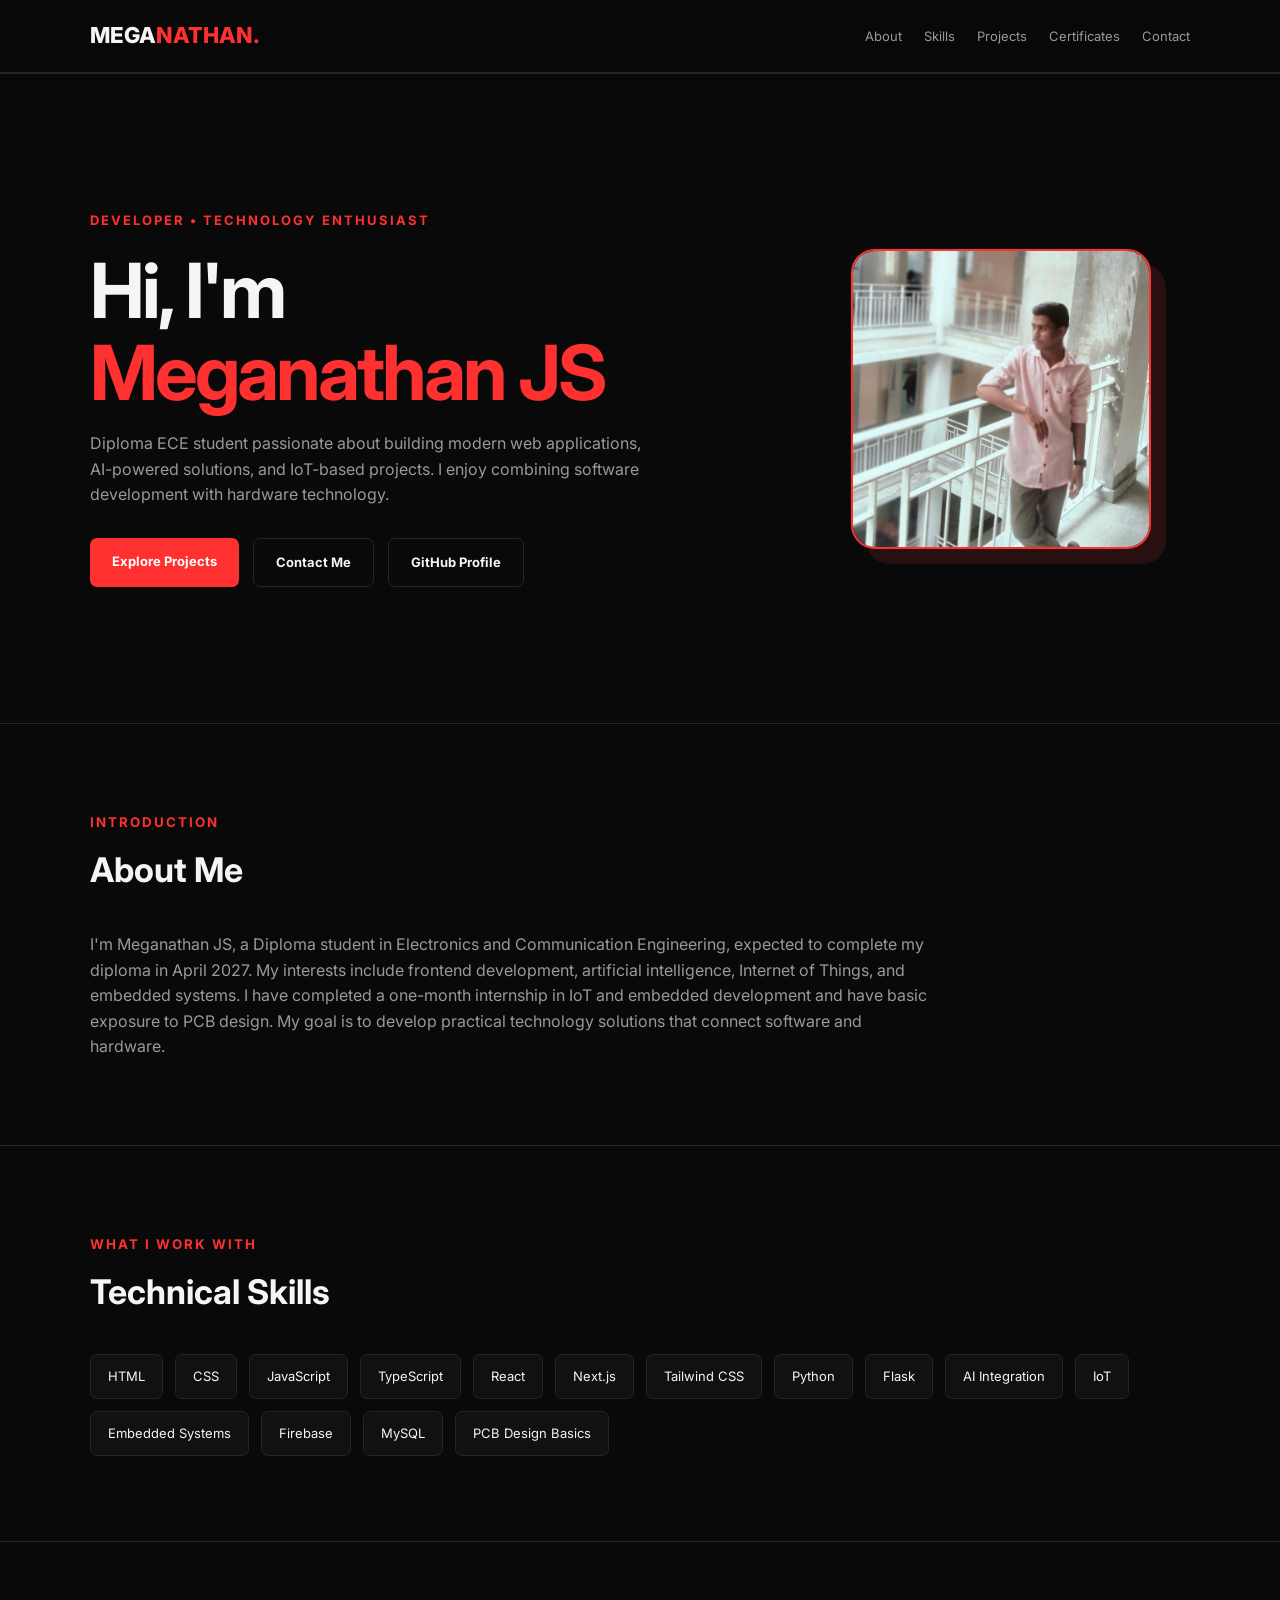
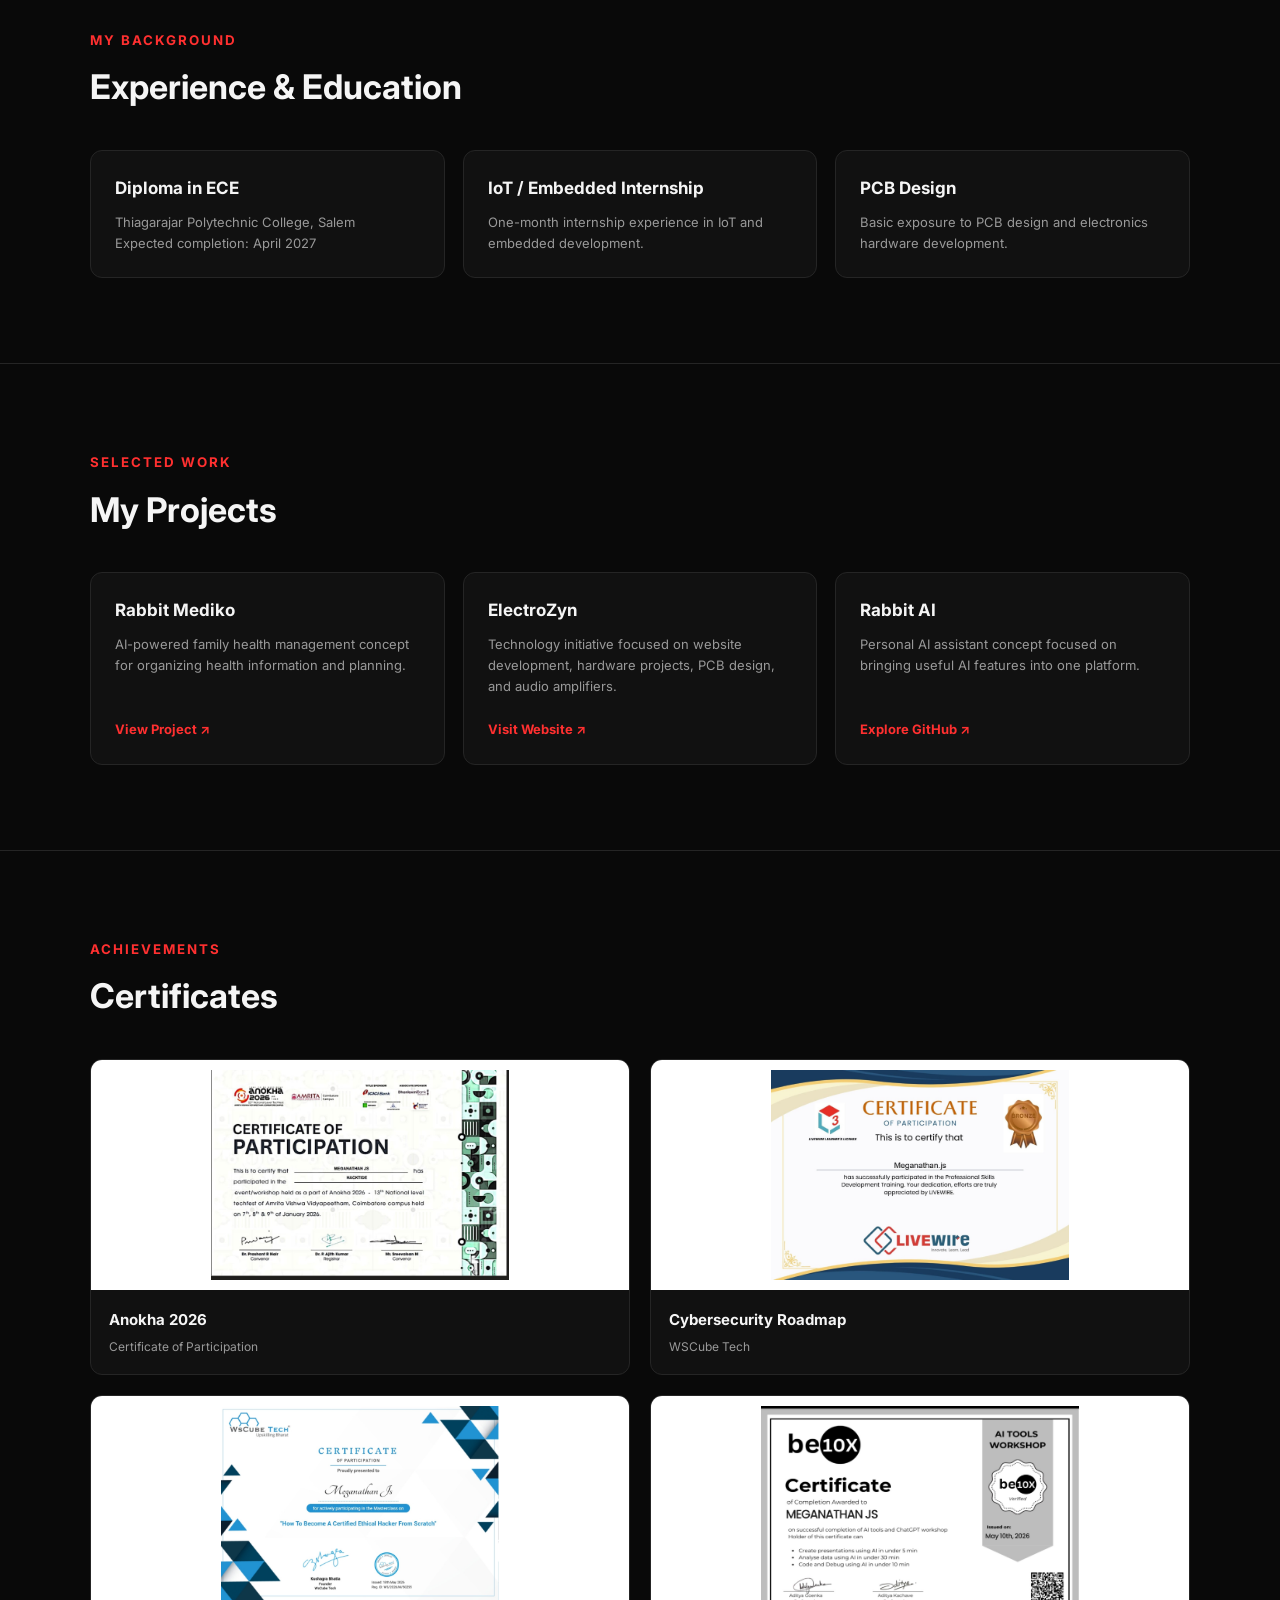
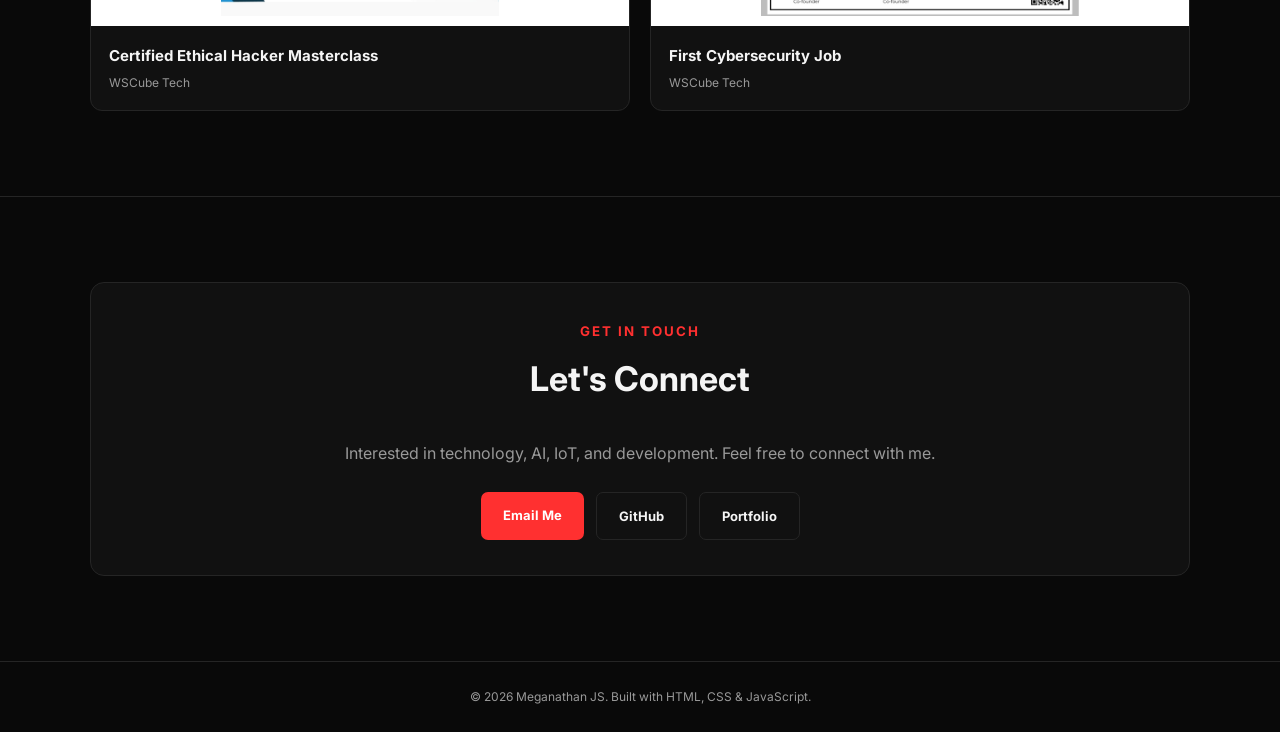
==== commit 7e1a3810: "Update fmt.Println output from 'Hello' to 'Goodbye'" ====
--- a/index.html
+++ b/index.html
@@ -4,94 +4,610 @@
 <meta charset="UTF-8">
 <meta name="viewport" content="width=device-width, initial-scale=1.0">
 <meta name="theme-color" content="#090909">
-<meta name="description" content="Meganathan JS - AI, Full Stack and IoT Developer Portfolio">
 <title>Meganathan JS | Developer Portfolio</title>
-<link rel="preconnect" href="https://fonts.googleapis.com">
-<link rel="preconnect" href="https://fonts.gstatic.com" crossorigin>
-<link href="https://fonts.googleapis.com/css2?family=DM+Mono:wght@400;500&family=Space+Grotesk:wght@400;500;600;700&display=swap" rel="stylesheet">
+<link href="https://fonts.googleapis.com/css2?family=Inter:wght@400;500;600;700;800&display=swap" rel="stylesheet">
+
 <style>
-:root{--bg:#090909;--surface:#111;--red:#ff2448;--text:#f5f5f5;--muted:#929292;--border:rgba(255,255,255,.09);--font:'Space Grotesk',sans-serif;--mono:'DM Mono',monospace}
-*{margin:0;padding:0;box-sizing:border-box}html{scroll-behavior:smooth;scroll-padding-top:90px}body{background:var(--bg);color:var(--text);font-family:var(--font);overflow-x:hidden}a{color:inherit;text-decoration:none}button{font:inherit}::selection{background:var(--red);color:white}
-.background-glow{position:fixed;inset:0;z-index:-2;pointer-events:none;background:radial-gradient(ellipse at 80% 10%,rgba(180,0,35,.12),transparent 38%),radial-gradient(ellipse at 5% 55%,rgba(100,0,20,.08),transparent 35%)}
-.grid-bg{position:fixed;inset:0;z-index:-1;pointer-events:none;opacity:.12;background-image:linear-gradient(rgba(255,255,255,.035) 1px,transparent 1px),linear-gradient(90deg,rgba(255,255,255,.035) 1px,transparent 1px);background-size:55px 55px}
-header{position:fixed;top:0;left:0;width:100%;z-index:100;background:rgba(9,9,9,.82);backdrop-filter:blur(18px);border-bottom:1px solid var(--border)}
-.navbar{max-width:1200px;margin:auto;height:76px;padding:0 25px;display:flex;align-items:center;justify-content:space-between}.logo{font-size:23px;font-weight:700;letter-spacing:-1px}.logo span{color:var(--red)}.nav-links{display:flex;gap:30px;align-items:center}.nav-links a{font-size:13px;color:#aaa;transition:.3s}.nav-links a:hover{color:var(--red)}.nav-contact{padding:11px 18px;border:1px solid var(--red);color:white!important;border-radius:5px}.menu-btn{display:none;color:white;background:none;border:none;font-size:27px;cursor:pointer}
-.container{width:min(1120px,90%);margin:auto}section{padding:110px 0}.section-label{font-family:var(--mono);color:var(--red);font-size:12px;letter-spacing:3px;margin-bottom:16px}.section-title{font-size:clamp(32px,5vw,49px);line-height:1.1;letter-spacing:-2px;margin-bottom:20px}.section-title span{color:var(--red)}.section-description{max-width:600px;color:var(--muted);line-height:1.8;font-size:15px}
-.hero{min-height:100vh;display:flex;align-items:center;padding-top:130px;position:relative}.hero-content{max-width:850px}.terminal-label{display:inline-flex;gap:10px;align-items:center;padding:9px 14px;background:rgba(255,36,72,.07);border:1px solid rgba(255,36,72,.25);border-radius:4px;font-family:var(--mono);font-size:12px;color:#ff7389;margin-bottom:30px}.status-dot{width:7px;height:7px;background:#ff2448;border-radius:50%;box-shadow:0 0 12px var(--red);animation:pulse 1.5s infinite}@keyframes pulse{50%{opacity:.35}}
-.hero h1{font-size:clamp(48px,9vw,100px);line-height:.98;letter-spacing:-6px;font-weight:700}.hero h1 .red{color:var(--red)}.hero-role{margin-top:28px;font-size:clamp(19px,3vw,27px);color:#ccc;min-height:38px}.cursor{color:var(--red);animation:blink .8s infinite}@keyframes blink{50%{opacity:0}}.hero-description{max-width:590px;margin-top:22px;line-height:1.9;font-size:15px;color:var(--muted)}.hero-buttons{display:flex;gap:14px;flex-wrap:wrap;margin-top:35px}.btn{padding:14px 23px;border-radius:5px;font-size:13px;font-weight:600;display:inline-flex;align-items:center;justify-content:center;gap:9px;transition:.3s;cursor:pointer}.btn-primary{background:var(--red);color:white;border:1px solid var(--red)}.btn-primary:hover{background:#d9002b;transform:translateY(-3px);box-shadow:0 10px 30px rgba(255,36,72,.2)}.btn-outline{border:1px solid #444;color:white}.btn-outline:hover{border-color:var(--red);color:var(--red);transform:translateY(-3px)}.hero-bottom{margin-top:75px;display:flex;gap:45px;flex-wrap:wrap}.hero-stat strong{font-size:24px;display:block}.hero-stat small{color:var(--muted);font-family:var(--mono);font-size:10px;letter-spacing:1px}
-.about-grid{display:grid;grid-template-columns:1fr 1fr;gap:65px;align-items:center}.profile-card{background:linear-gradient(145deg,#1a1a1a,#101010);border:1px solid rgba(255,36,72,.25);padding:35px;border-radius:10px;position:relative;overflow:hidden}.profile-card:before{content:"";position:absolute;width:180px;height:180px;right:-70px;top:-70px;background:rgba(255,36,72,.15);filter:blur(65px)}.profile-icon{width:75px;height:75px;display:grid;place-items:center;border-radius:12px;background:rgba(255,36,72,.12);border:1px solid rgba(255,36,72,.35);color:var(--red);font-size:35px;margin-bottom:24px}.profile-card h3{font-size:25px}.profile-card p{color:var(--muted);line-height:1.8;font-size:14px;margin-top:12px}.info-list{margin-top:25px}.info-item{padding:13px 0;display:flex;justify-content:space-between;gap:15px;border-bottom:1px solid var(--border);font-size:13px}.info-item span:first-child{color:var(--muted)}.info-item span:last-child{text-align:right}
-.skills-grid{display:grid;grid-template-columns:repeat(3,1fr);gap:17px;margin-top:45px}.skill-card{padding:25px;background:var(--surface);border:1px solid var(--border);border-radius:7px;transition:.3s}.skill-card:hover{border-color:rgba(255,36,72,.6);transform:translateY(-5px)}.skill-icon{color:var(--red);font-size:26px;margin-bottom:17px}.skill-card h3{font-size:17px;margin-bottom:12px}.skill-card p{font-size:13px;line-height:1.8;color:var(--muted)}.tags{display:flex;gap:8px;flex-wrap:wrap;margin-top:17px}.tag{font-family:var(--mono);font-size:10px;color:#ff8499;background:rgba(255,36,72,.08);border:1px solid rgba(255,36,72,.18);padding:6px 9px;border-radius:3px}
-.projects-grid{display:grid;grid-template-columns:repeat(2,1fr);gap:20px;margin-top:45px}.project-card{padding:28px;background:linear-gradient(145deg,#171717,#0e0e0e);border:1px solid var(--border);border-radius:8px;position:relative;overflow:hidden;transition:.3s}.project-card:hover{border-color:var(--red);transform:translateY(-5px)}.project-top{display:flex;justify-content:space-between;align-items:center;margin-bottom:25px}.project-number{font-family:var(--mono);color:var(--red);font-size:12px}.project-symbol{font-size:30px}.project-card h3{font-size:23px;margin-bottom:12px}.project-card p{color:var(--muted);font-size:14px;line-height:1.8;min-height:75px}.project-link{display:inline-block;margin-top:23px;color:var(--red);font-size:12px;font-family:var(--mono)}
-.journey{margin-top:40px;border-left:1px solid rgba(255,36,72,.5);padding-left:28px}.journey-item{position:relative;padding-bottom:38px}.journey-item:before{content:"";position:absolute;left:-34px;top:5px;width:11px;height:11px;border-radius:50%;background:var(--red);box-shadow:0 0 15px rgba(255,36,72,.5)}.journey-item small{color:var(--red);font-family:var(--mono);font-size:11px}.journey-item h3{margin-top:8px;font-size:18px}.journey-item p{color:var(--muted);font-size:13px;line-height:1.7;margin-top:8px}
-.contact-box{margin-top:40px;padding:55px 30px;text-align:center;background:linear-gradient(135deg,rgba(255,36,72,.12),#111);border:1px solid rgba(255,36,72,.25);border-radius:10px}.contact-box h3{font-size:clamp(28px,5vw,43px);letter-spacing:-1.5px}.contact-box p{color:var(--muted);margin:17px auto 27px;line-height:1.8;max-width:550px;font-size:14px}.social-links{display:flex;justify-content:center;flex-wrap:wrap;gap:12px;margin-top:30px}.social-links a{padding:11px 16px;border:1px solid #333;border-radius:5px;color:#ccc;font-size:12px;transition:.3s}.social-links a:hover{border-color:var(--red);color:var(--red)}
-footer{border-top:1px solid var(--border);padding:28px 0;text-align:center;color:var(--muted);font-size:12px;font-family:var(--mono)}footer span{color:var(--red)}.reveal{opacity:0;transform:translateY(25px);transition:opacity .7s ease,transform .7s ease}.reveal.visible{opacity:1;transform:translateY(0)}
-@media(max-width:800px){.nav-links{display:none;position:absolute;top:76px;left:0;width:100%;background:#101010;padding:25px;border-bottom:1px solid var(--border);flex-direction:column;align-items:flex-start;gap:23px}.nav-links.active{display:flex}.menu-btn{display:block}.about-grid{grid-template-columns:1fr;gap:30px}.skills-grid{grid-template-columns:repeat(2,1fr)}.hero h1{letter-spacing:-3px}section{padding:85px 0}}
-@media(max-width:540px){.skills-grid,.projects-grid{grid-template-columns:1fr}.navbar{padding:0 18px}.hero-bottom{gap:25px}.hero-stat strong{font-size:20px}.profile-card{padding:25px}.project-card{padding:23px}.contact-box{padding:40px 20px}}
-@media(prefers-reduced-motion:reduce){*,*:before,*:after{scroll-behavior:auto!important;animation-duration:.01ms!important;transition-duration:.01ms!important}}
+:root {
+  --bg:#090909;
+  --surface:#111;
+  --red:#ff3030;
+  --text:#f5f5f5;
+  --muted:#999;
+  --border:#252525;
+}
+* {
+  margin:0;
+  padding:0;
+  box-sizing:border-box;
+  scroll-behavior:smooth;
+}
+body {
+  background:var(--bg);
+  color:var(--text);
+  font-family:Inter,sans-serif;
+  line-height:1.6;
+}
+a {
+  color:inherit;
+  text-decoration:none;
+}
+.container {
+  width:min(1100px,90%);
+  margin:auto;
+}
+header {
+  position:sticky;
+  top:0;
+  z-index:100;
+  background:rgba(9,9,9,.94);
+  border-bottom:1px solid var(--border);
+  backdrop-filter:blur(12px);
+}
+nav {
+  min-height:72px;
+  display:flex;
+  justify-content:space-between;
+  align-items:center;
+  gap:20px;
+}
+.logo {
+  font-size:22px;
+  font-weight:800;
+}
+.logo span,h1 span {
+  color:var(--red);
+}
+.nav-links {
+  display:flex;
+  gap:22px;
+  list-style:none;
+  font-size:13px;
+  color:var(--muted);
+}
+.nav-links a:hover {
+  color:var(--red);
+}
+.hero {
+  min-height:650px;
+  display:flex;
+  align-items:center;
+  padding:80px 0;
+}
+.hero-content {
+  display:grid;
+  grid-template-columns:1.4fr .8fr;
+  align-items:center;
+  gap:60px;
+}
+.tag {
+  color:var(--red);
+  font-size:13px;
+  font-weight:700;
+  letter-spacing:2px;
+  text-transform:uppercase;
+}
+h1 {
+  font-size:clamp(42px,7vw,76px);
+  line-height:1.08;
+  margin:18px 0;
+  letter-spacing:-3px;
+}
+.hero p {
+  max-width:570px;
+  color:var(--muted);
+  font-size:16px;
+}
+.buttons {
+  display:flex;
+  flex-wrap:wrap;
+  gap:14px;
+  margin-top:30px;
+}
+.btn {
+  padding:13px 22px;
+  border-radius:7px;
+  font-size:13px;
+  font-weight:700;
+  display:inline-block;
+  transition:.25s;
+}
+.btn-primary {
+  background:var(--red);
+  color:white;
+}
+.btn-primary:hover {
+  background:#d91f1f;
+  transform:translateY(-3px);
+}
+.btn-outline {
+  border:1px solid var(--border);
+}
+.btn-outline:hover {
+  border-color:var(--red);
+  color:var(--red);
+}
+.profile-frame {
+  width:min(300px,100%);
+  aspect-ratio:1;
+  margin:auto;
+  border:2px solid var(--red);
+  border-radius:24px;
+  overflow:hidden;
+  box-shadow:15px 15px 0 #291010;
+}
+.profile-frame img {
+  width:100%;
+  height:100%;
+  object-fit:cover;
+}
+section {
+  padding:85px 0;
+  border-top:1px solid var(--border);
+}
+.section-heading {
+  margin-bottom:35px;
+}
+.section-heading small {
+  color:var(--red);
+  text-transform:uppercase;
+  letter-spacing:2px;
+  font-weight:700;
+}
+.section-heading h2 {
+  font-size:34px;
+  margin-top:8px;
+}
+.about-text {
+  max-width:850px;
+  color:var(--muted);
+}
+.grid {
+  display:grid;
+  grid-template-columns:repeat(3,1fr);
+  gap:18px;
+}
+.card {
+  background:var(--surface);
+  border:1px solid var(--border);
+  border-radius:12px;
+  padding:24px;
+  transition:.25s;
+}
+.card:hover {
+  border-color:var(--red);
+  transform:translateY(-5px);
+}
+.card h3 {
+  font-size:17px;
+  margin-bottom:10px;
+}
+.card p {
+  color:var(--muted);
+  font-size:13px;
+}
 </style>
 </head>
+
 <body>
-<div class="background-glow"></div><div class="grid-bg"></div>
-<header><nav class="navbar">
-<a href="#home" class="logo">MEGANATHAN<span>.</span></a>
-<div class="nav-links" id="navLinks">
-<a href="#home">Home</a><a href="#about">About</a><a href="#skills">Skills</a><a href="#projects">Projects</a><a href="#journey">Journey</a><a href="#contact" class="nav-contact">Let's Connect ↗</a>
-</div>
-<button class="menu-btn" id="menuBtn" aria-label="Toggle navigation" aria-expanded="false">☰</button>
-</nav></header>
+
+<header>
+<nav class="container">
+<a href="#home" class="logo">MEGA<span>NATHAN.</span></a>
+<ul class="nav-links">
+<li><a href="#about">About</a></li>
+<li><a href="#skills">Skills</a></li>
+<li><a href="#projects">Projects</a></li>
+<li><a href="#certificates">Certificates</a></li>
+<li><a href="#contact">Contact</a></li>
+</ul>
+</nav>
+</header>
+
 <main>
-<section class="hero" id="home"><div class="container"><div class="hero-content reveal">
-<div class="terminal-label"><span class="status-dot"></span> AVAILABLE FOR COLLABORATION</div>
-<h1>BUILDING<br>THE <span class="red">FUTURE.</span></h1>
-<div class="hero-role"><span id="typingText"></span><span class="cursor">|</span></div>
-<p class="hero-description">I'm Meganathan JS — an Electronics and Communication Engineering student passionate about Artificial Intelligence, Full Stack Development, IoT and Embedded Technology. I turn ideas into meaningful digital experiences.</p>
-<div class="hero-buttons"><a href="#projects" class="btn btn-primary">Explore Projects ↗</a><a href="#contact" class="btn btn-outline">Contact Me</a></div>
-<div class="hero-bottom"><div class="hero-stat"><strong>AI</strong><small>INTELLIGENT SYSTEMS</small></div><div class="hero-stat"><strong>WEB</strong><small>FULL STACK DEVELOPMENT</small></div><div class="hero-stat"><strong>IoT</strong><small>CONNECTED TECHNOLOGY</small></div></div>
-</div></div></section>
-<section id="about"><div class="container"><div class="about-grid">
-<div class="reveal"><div class="section-label">01 / ABOUT ME</div><h2 class="section-title">A LITTLE ABOUT <span>MYSELF.</span></h2><p class="section-description">I am a technology enthusiast who enjoys exploring the connection between software, hardware and artificial intelligence. My interests include building modern web applications, experimenting with IoT systems and developing useful digital products.</p><br><p class="section-description">I believe in learning by building. Every project is an opportunity to understand a new technology and turn an idea into something useful.</p></div>
-<div class="profile-card reveal"><div class="profile-icon">⌘</div><h3>Meganathan JS</h3><p>Developer • Technology Enthusiast • Problem Solver</p><div class="info-list"><div class="info-item"><span>Location</span><span>Tamil Nadu, India</span></div><div class="info-item"><span>Education</span><span>Diploma - ECE</span></div><div class="info-item"><span>Interests</span><span>AI / Web / IoT</span></div><div class="info-item"><span>Focus</span><span>Building Projects</span></div></div></div>
-</div></div></section>
-<section id="skills"><div class="container"><div class="reveal"><div class="section-label">02 / TECH STACK</div><h2 class="section-title">MY TECH <span>ARSENAL.</span></h2><p class="section-description">Technologies and tools I use while learning, experimenting and building projects.</p></div>
-<div class="skills-grid">
-<div class="skill-card reveal"><div class="skill-icon">◈</div><h3>Frontend Development</h3><p>Creating responsive and modern user interfaces.</p><div class="tags"><span class="tag">HTML</span><span class="tag">CSS</span><span class="tag">JavaScript</span><span class="tag">React</span><span class="tag">Next.js</span><span class="tag">TypeScript</span><span class="tag">Tailwind CSS</span></div></div>
-<div class="skill-card reveal"><div class="skill-icon">⌘</div><h3>Backend & Programming</h3><p>Developing application logic and backend services.</p><div class="tags"><span class="tag">Python</span><span class="tag">Flask</span><span class="tag">JavaScript</span><span class="tag">MySQL</span><span class="tag">Firebase</span></div></div>
-<div class="skill-card reveal"><div class="skill-icon">✳</div><h3>Artificial Intelligence</h3><p>Exploring AI integration and intelligent applications.</p><div class="tags"><span class="tag">AI Integration</span><span class="tag">AI APIs</span><span class="tag">AI Applications</span></div></div>
-<div class="skill-card reveal"><div class="skill-icon">⌁</div><h3>IoT & Embedded</h3><p>Exploring connected devices and hardware projects.</p><div class="tags"><span class="tag">ESP32</span><span class="tag">IoT</span><span class="tag">Embedded Systems</span></div></div>
-<div class="skill-card reveal"><div class="skill-icon">▦</div><h3>PCB & Electronics</h3><p>Basic PCB design and electronic hardware exploration.</p><div class="tags"><span class="tag">KiCad</span><span class="tag">PCB Design</span><span class="tag">Electronics</span></div></div>
-<div class="skill-card reveal"><div class="skill-icon">⚙</div><h3>Tools & Workflow</h3><p>Tools used for development and project workflows.</p><div class="tags"><span class="tag">Git</span><span class="tag">GitHub</span><span class="tag">VS Code</span><span class="tag">Figma</span></div></div>
-</div></div></section>
-<section id="projects"><div class="container"><div class="reveal"><div class="section-label">03 / SELECTED WORK</div><h2 class="section-title">PROJECTS I'M <span>BUILDING.</span></h2><p class="section-description">A selection of my technology initiatives and personal projects.</p></div>
-<div class="projects-grid">
-<article class="project-card reveal"><div class="project-top"><span class="project-number">PROJECT_001</span><span class="project-symbol">🐰</span></div><h3>Rabbit AI</h3><p>A personal AI assistant concept focused on voice interaction, intelligent assistance and automation.</p><div class="tags"><span class="tag">AI</span><span class="tag">React</span><span class="tag">Automation</span></div><a class="project-link" href="https://github.com/meganathanjs007-tech?tab=repositories" target="_blank" rel="noopener noreferrer">EXPLORE PROJECTS ↗</a></article>
-<article class="project-card reveal"><div class="project-top"><span class="project-number">PROJECT_002</span><span class="project-symbol">📧</span></div><h3>Rabbit Mail AI</h3><p>An Android application concept for email summaries, pending replies and productivity insights.</p><div class="tags"><span class="tag">Android</span><span class="tag">Kotlin</span><span class="tag">AI</span></div><a class="project-link" href="https://github.com/meganathanjs007-tech?tab=repositories" target="_blank" rel="noopener noreferrer">EXPLORE PROJECTS ↗</a></article>
-<article class="project-card reveal"><div class="project-top"><span class="project-number">PROJECT_003</span><span class="project-symbol">🏥</span></div><h3>Rabbit Mediko</h3><p>An AI-powered family health vault and smart meal planning platform for organizing family health information.</p><div class="tags"><span class="tag">Next.js</span><span class="tag">AI</span><span class="tag">Web App</span></div><a class="project-link" href="https://rabbit-mediko.vercel.app/dashboard" target="_blank" rel="noopener noreferrer">VIEW PROJECT ↗</a></article>
-<article class="project-card reveal"><div class="project-top"><span class="project-number">PROJECT_004</span><span class="project-symbol">⚡</span></div><h3>ElectroZyn</h3><p>A technology initiative focused on website development, hardware projects, PCB design and audio amplifiers.</p><div class="tags"><span class="tag">Web Development</span><span class="tag">Hardware</span><span class="tag">PCB</span></div><a class="project-link" href="https://electrozyn.in/#home" target="_blank" rel="noopener noreferrer">VISIT WEBSITE ↗</a></article>
-</div></div></section>
-<section id="journey"><div class="container"><div class="reveal"><div class="section-label">04 / MY JOURNEY</div><h2 class="section-title">LEARN. BUILD. <span>EVOLVE.</span></h2><p class="section-description">My learning path across electronics, software and emerging technologies.</p></div>
-<div class="journey reveal">
-<div class="journey-item"><small>EDUCATION</small><h3>Diploma in Electronics & Communication Engineering</h3><p>Learning electronics, communication systems and engineering fundamentals.</p></div>
-<div class="journey-item"><small>EXPERIENCE</small><h3>IoT / Embedded Development Internship</h3><p>One-month internship experience exploring IoT and embedded development.</p></div>
-<div class="journey-item"><small>DEVELOPMENT</small><h3>Full Stack & AI Projects</h3><p>Building personal projects using modern web technologies and AI integration.</p></div>
-<div class="journey-item"><small>EXPLORATION</small><h3>IoT, PCB & Embedded Systems</h3><p>Continuing to explore hardware development and software-hardware integration.</p></div>
-</div></div></section>
-<section id="contact"><div class="container"><div class="reveal"><div class="section-label">05 / CONTACT</div><h2 class="section-title">LET'S BUILD <span>SOMETHING.</span></h2><p class="section-description">Interested in technology, projects or collaboration? Let's connect and explore new ideas.</p></div>
-<div class="contact-box reveal"><h3>Have an idea? Let's make it real.</h3><p>I'm interested in connecting with people who enjoy technology, creative problem solving and building useful products.</p><a href="mailto:meganathanjs007@gmail.com" class="btn btn-primary">Send Me an Email ↗</a><div class="social-links"><a href="https://github.com/meganathanjs007-tech" target="_blank" rel="noopener noreferrer">GitHub ↗</a><a href="https://meganathan-portfolio-fawn.vercel.app/" target="_blank" rel="noopener noreferrer">Portfolio ↗</a><a href="mailto:meganathanjs007@gmail.com">Email ↗</a></div></div>
-</div></section>
+<section class="hero" id="home">
+<div class="container hero-content">
+<div>
+<div class="tag">Developer • Technology Enthusiast</div>
+<h1>Hi, I'm<br><span>Meganathan JS</span></h1>
+<p>
+Diploma ECE student passionate about building modern web
+applications, AI-powered solutions, and IoT-based projects.
+I enjoy combining software development with hardware technology.
+</p>
+<div class="buttons">
+<a href="#projects" class="btn btn-primary">Explore Projects</a>
+<a href="mailto:meganathanjs007@gmail.com" class="btn btn-outline">Contact Me</a>
+<a href="https://github.com/meganathanjs007-tech" target="_blank" class="btn btn-outline">GitHub Profile</a>
+</div>
+</div>
+<div class="profile-frame">
+<img src="assets/profile.jpg" alt="Meganathan JS">
+</div>
+</div>
+</section>
+
+<section id="about">
+<div class="container">
+<div class="section-heading">
+<small>Introduction</small>
+<h2>About Me</h2>
+</div>
+<p class="about-text">
+I'm Meganathan JS, a Diploma student in Electronics and
+Communication Engineering, expected to complete my diploma in
+April 2027. My interests include frontend development, artificial
+intelligence, Internet of Things, and embedded systems.
+I have completed a one-month internship in IoT and embedded
+development and have basic exposure to PCB design.
+My goal is to develop practical technology solutions that connect
+software and hardware.
+</p>
+</div>
+</section>
+<section id="skills">
+<div class="container">
+<div class="section-heading">
+<small>What I Work With</small>
+<h2>Technical Skills</h2>
+</div>
+
+<div class="skill-list">
+<span class="skill">HTML</span>
+<span class="skill">CSS</span>
+<span class="skill">JavaScript</span>
+<span class="skill">TypeScript</span>
+<span class="skill">React</span>
+<span class="skill">Next.js</span>
+<span class="skill">Tailwind CSS</span>
+<span class="skill">Python</span>
+<span class="skill">Flask</span>
+<span class="skill">AI Integration</span>
+<span class="skill">IoT</span>
+<span class="skill">Embedded Systems</span>
+<span class="skill">Firebase</span>
+<span class="skill">MySQL</span>
+<span class="skill">PCB Design Basics</span>
+</div>
+</div>
+</section>
+
+<section id="experience">
+<div class="container">
+<div class="section-heading">
+<small>My Background</small>
+<h2>Experience & Education</h2>
+</div>
+
+<div class="grid">
+<article class="card">
+<h3>Diploma in ECE</h3>
+<p>Thiagarajar Polytechnic College, Salem</p>
+<p>Expected completion: April 2027</p>
+</article>
+
+<article class="card">
+<h3>IoT / Embedded Internship</h3>
+<p>One-month internship experience in IoT and embedded development.</p>
+</article>
+
+<article class="card">
+<h3>PCB Design</h3>
+<p>Basic exposure to PCB design and electronics hardware development.</p>
+</article>
+</div>
+</div>
+</section>
+
+<section id="projects">
+<div class="container">
+<div class="section-heading">
+<small>Selected Work</small>
+<h2>My Projects</h2>
+</div>
+
+<div class="grid">
+<article class="card project-card">
+<h3>Rabbit Mediko</h3>
+<p>
+AI-powered family health management concept
+for organizing health information and planning.
+</p>
+<a class="project-link"
+href="https://rabbit-mediko.vercel.app/dashboard"
+target="_blank">View Project ↗</a>
+</article>
+
+<article class="card project-card">
+<h3>ElectroZyn</h3>
+<p>
+Technology initiative focused on website development,
+hardware projects, PCB design, and audio amplifiers.
+</p>
+<a class="project-link"
+href="https://electrozyn.in/#home"
+target="_blank">Visit Website ↗</a>
+</article>
+
+<article class="card project-card">
+<h3>Rabbit AI</h3>
+<p>
+Personal AI assistant concept focused on bringing
+useful AI features into one platform.
+</p>
+<a class="project-link"
+href="https://github.com/meganathanjs007-tech"
+target="_blank">Explore GitHub ↗</a>
+</article>
+</div>
+</div>
+</section>
+
+<section id="certificates">
+<div class="container">
+<div class="section-heading">
+<small>Achievements</small>
+<h2>Certificates</h2>
+</div>
+
+<div class="cert-grid">
+
+<article class="cert-card" onclick="openCertificate(this)">
+<img src="assets/certificate-anokha-hacktide.jpg"
+alt="Anokha certificate">
+<div class="cert-info">
+<h3>Anokha 2026</h3>
+<p>Certificate of Participation</p>
+</div>
+</article>
+
+<article class="cert-card" onclick="openCertificate(this)">
+<img src="assets/certificate-wscube-cybersecurity-roadmap.jpg"
+alt="Cybersecurity roadmap certificate">
+<div class="cert-info">
+<h3>Cybersecurity Roadmap</h3>
+<p>WSCube Tech</p>
+</div>
+</article>
+
+<article class="cert-card" onclick="openCertificate(this)">
+<img src="assets/certificate-wscube-ethical-hacker.jpg"
+alt="Ethical hacker certificate">
+<div class="cert-info">
+<h3>Certified Ethical Hacker Masterclass</h3>
+<p>WSCube Tech</p>
+</div>
+</article>
+
+<article class="cert-card" onclick="openCertificate(this)">
+<img src="assets/certificate-wscube-first-cybersecurity-job.jpg"
+alt="Cybersecurity job certificate">
+<div class="cert-info">
+<h3>First Cybersecurity Job</h3>
+<p>WSCube Tech</p>
+</div>
+</article>
+
+</div>
+</div>
+</section>
+  
+<style>
+.skill-list {
+  display:flex;
+  flex-wrap:wrap;
+  gap:12px;
+}
+.skill {
+  background:var(--surface);
+  border:1px solid var(--border);
+  padding:11px 17px;
+  border-radius:7px;
+  font-size:13px;
+}
+.skill:hover {
+  border-color:var(--red);
+  color:var(--red);
+}
+.project-card {
+  display:flex;
+  flex-direction:column;
+  min-height:190px;
+}
+.project-card .project-link {
+  color:var(--red);
+  font-size:13px;
+  font-weight:700;
+  margin-top:auto;
+  padding-top:22px;
+}
+.cert-grid {
+  display:grid;
+  grid-template-columns:repeat(2,1fr);
+  gap:20px;
+}
+.cert-card {
+  background:var(--surface);
+  border:1px solid var(--border);
+  border-radius:12px;
+  overflow:hidden;
+  cursor:pointer;
+}
+.cert-card img {
+  width:100%;
+  height:230px;
+  object-fit:contain;
+  background:#fff;
+  padding:10px;
+  display:block;
+}
+.cert-info {
+  padding:18px;
+}
+.cert-info h3 {
+  font-size:15px;
+}
+.cert-info p {
+  font-size:12px;
+  color:var(--muted);
+  margin-top:5px;
+}
+.contact-card {
+  background:var(--surface);
+  border:1px solid var(--border);
+  padding:35px;
+  border-radius:14px;
+  text-align:center;
+}
+.contact-card p {
+  color:var(--muted);
+  margin:12px 0 25px;
+}
+.contact-links {
+  display:flex;
+  justify-content:center;
+  flex-wrap:wrap;
+  gap:12px;
+}
+footer {
+  padding:25px 0;
+  text-align:center;
+  color:var(--muted);
+  font-size:12px;
+  border-top:1px solid var(--border);
+}
+.lightbox {
+  display:none;
+  position:fixed;
+  inset:0;
+  z-index:200;
+  background:rgba(0,0,0,.94);
+  align-items:center;
+  justify-content:center;
+  padding:20px;
+}
+.lightbox.active {
+  display:flex;
+}
+.lightbox img {
+  max-width:95%;
+  max-height:85vh;
+  object-fit:contain;
+}
+.close {
+  position:absolute;
+  top:20px;
+  right:28px;
+  color:white;
+  font-size:35px;
+  cursor:pointer;
+}
+@media(max-width:750px) {
+  .nav-links {
+    gap:12px;
+    font-size:11px;
+  }
+  .hero-content {
+    grid-template-columns:1fr;
+    text-align:center;
+  }
+  .hero p {
+    margin:auto;
+  }
+  .buttons {
+    justify-content:center;
+  }
+  .profile-frame {
+    width:230px;
+  }
+  .grid {
+    grid-template-columns:repeat(2,1fr);
+  }
+  .cert-grid {
+    grid-template-columns:1fr;
+  }
+  section {
+    padding:65px 0;
+  }
+}
+@media(max-width:450px) {
+  .nav-links {
+    gap:9px;
+    font-size:10px;
+  }
+  .logo {
+    font-size:17px;
+  }
+  .grid {
+    grid-template-columns:1fr;
+  }
+  h1 {
+    letter-spacing:-2px;
+  }
+  .section-heading h2 {
+    font-size:28px;
+  }
+}
+</style>
+
+<section id="contact">
+<div class="container">
+<div class="contact-card">
+<div class="section-heading">
+<small>Get In Touch</small>
+<h2>Let's Connect</h2>
+</div>
+<p>
+Interested in technology, AI, IoT, and development.
+Feel free to connect with me.
+</p>
+<div class="contact-links">
+<a class="btn btn-primary"
+href="mailto:meganathanjs007@gmail.com">Email Me</a>
+
+<a class="btn btn-outline"
+href="https://github.com/meganathanjs007-tech"
+target="_blank">GitHub</a>
+
+<a class="btn btn-outline"
+href="https://meganathan-portfolio-fawn.vercel.app/"
+target="_blank">Portfolio</a>
+</div>
+</div>
+</div>
+</section>
+
 </main>
-<footer><div class="container">DESIGNED & BUILT BY <span>MEGANATHAN JS</span> · © <span id="year"></span></div></footer>
+
+<footer>
+<div class="container">
+© 2026 Meganathan JS. Built with HTML, CSS & JavaScript.
+</div>
+</footer>
+
+<div class="lightbox" id="lightbox" onclick="closeCertificate()">
+<span class="close">&times;</span>
+<img id="lightbox-image" src="" alt="Certificate preview">
+</div>
+
 <script>
-const menuBtn=document.getElementById("menuBtn");
-const navLinks=document.getElementById("navLinks");
-menuBtn.addEventListener("click",()=>{const isOpen=navLinks.classList.toggle("active");menuBtn.textContent=isOpen?"✕":"☰";menuBtn.setAttribute("aria-expanded",String(isOpen));});
-document.querySelectorAll(".nav-links a").forEach(link=>link.addEventListener("click",()=>{navLinks.classList.remove("active");menuBtn.textContent="☰";menuBtn.setAttribute("aria-expanded","false");}));
-const roles=["AI & Technology Enthusiast","Full Stack Developer","IoT & Embedded Developer","Building Intelligent Applications"];
-const typingText=document.getElementById("typingText");let roleIndex=0,charIndex=0,deleting=false;
-function typeEffect(){const current=roles[roleIndex];if(!deleting){typingText.textContent=current.substring(0,charIndex+1);charIndex++;if(charIndex===current.length){deleting=true;setTimeout(typeEffect,1500);return;}}else{typingText.textContent=current.substring(0,charIndex-1);charIndex--;if(charIndex===0){deleting=false;roleIndex=(roleIndex+1)%roles.length;}}setTimeout(typeEffect,deleting?35:75);}
-typeEffect();
-const revealObserver=new IntersectionObserver((entries,observer)=>{entries.forEach(entry=>{if(entry.isIntersecting){entry.target.classList.add("visible");observer.unobserve(entry.target);}});},{threshold:.12});
-document.querySelectorAll(".reveal").forEach(element=>revealObserver.observe(element));
-document.getElementById("year").textContent=new Date().getFullYear();
+function openCertificate(card) {
+  const image = card.querySelector("img");
+  document.getElementById("lightbox-image").src = image.src;
+  document.getElementById("lightbox").classList.add("active");
+}
+
+function closeCertificate() {
+  document.getElementById("lightbox").classList.remove("active");
+}
+
+document.addEventListener("keydown", function(event) {
+  if (event.key === "Escape") {
+    closeCertificate();
+  }
+});
 </script>
+
 </body>
 </html>
+
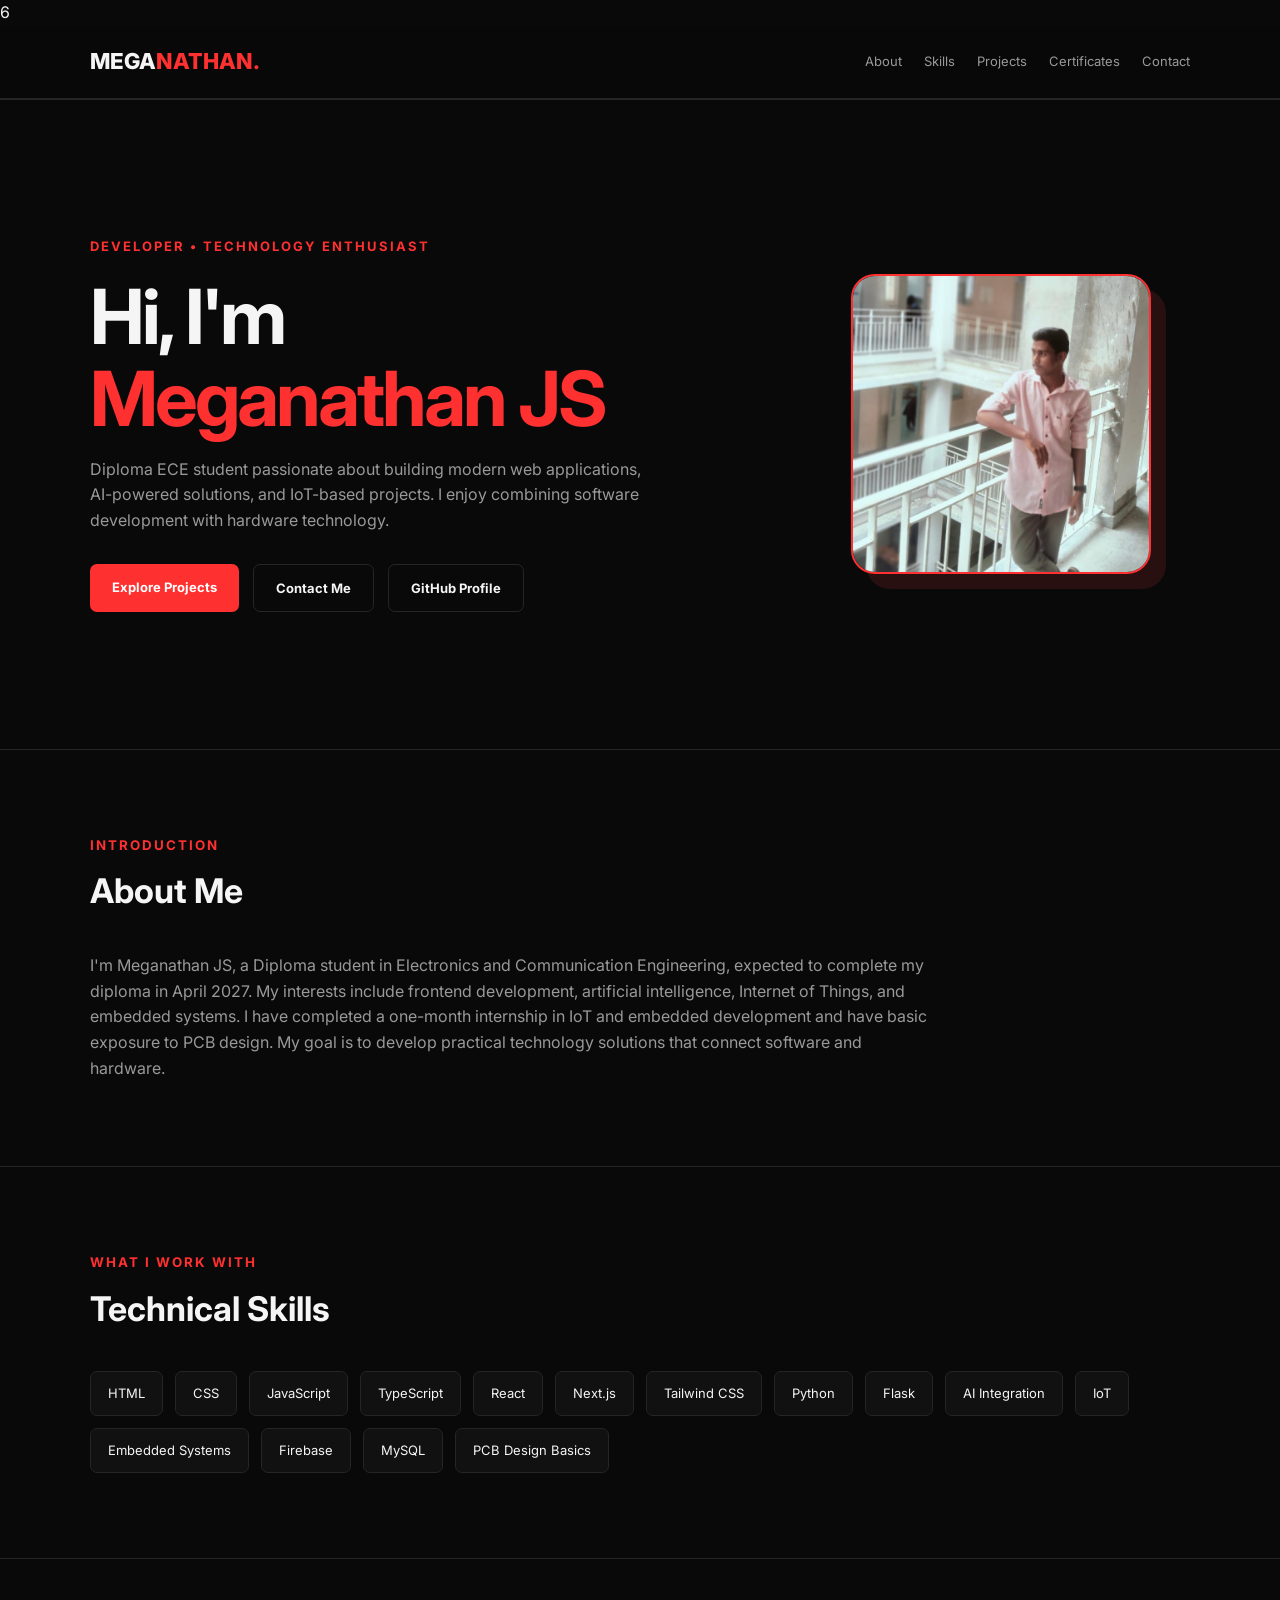
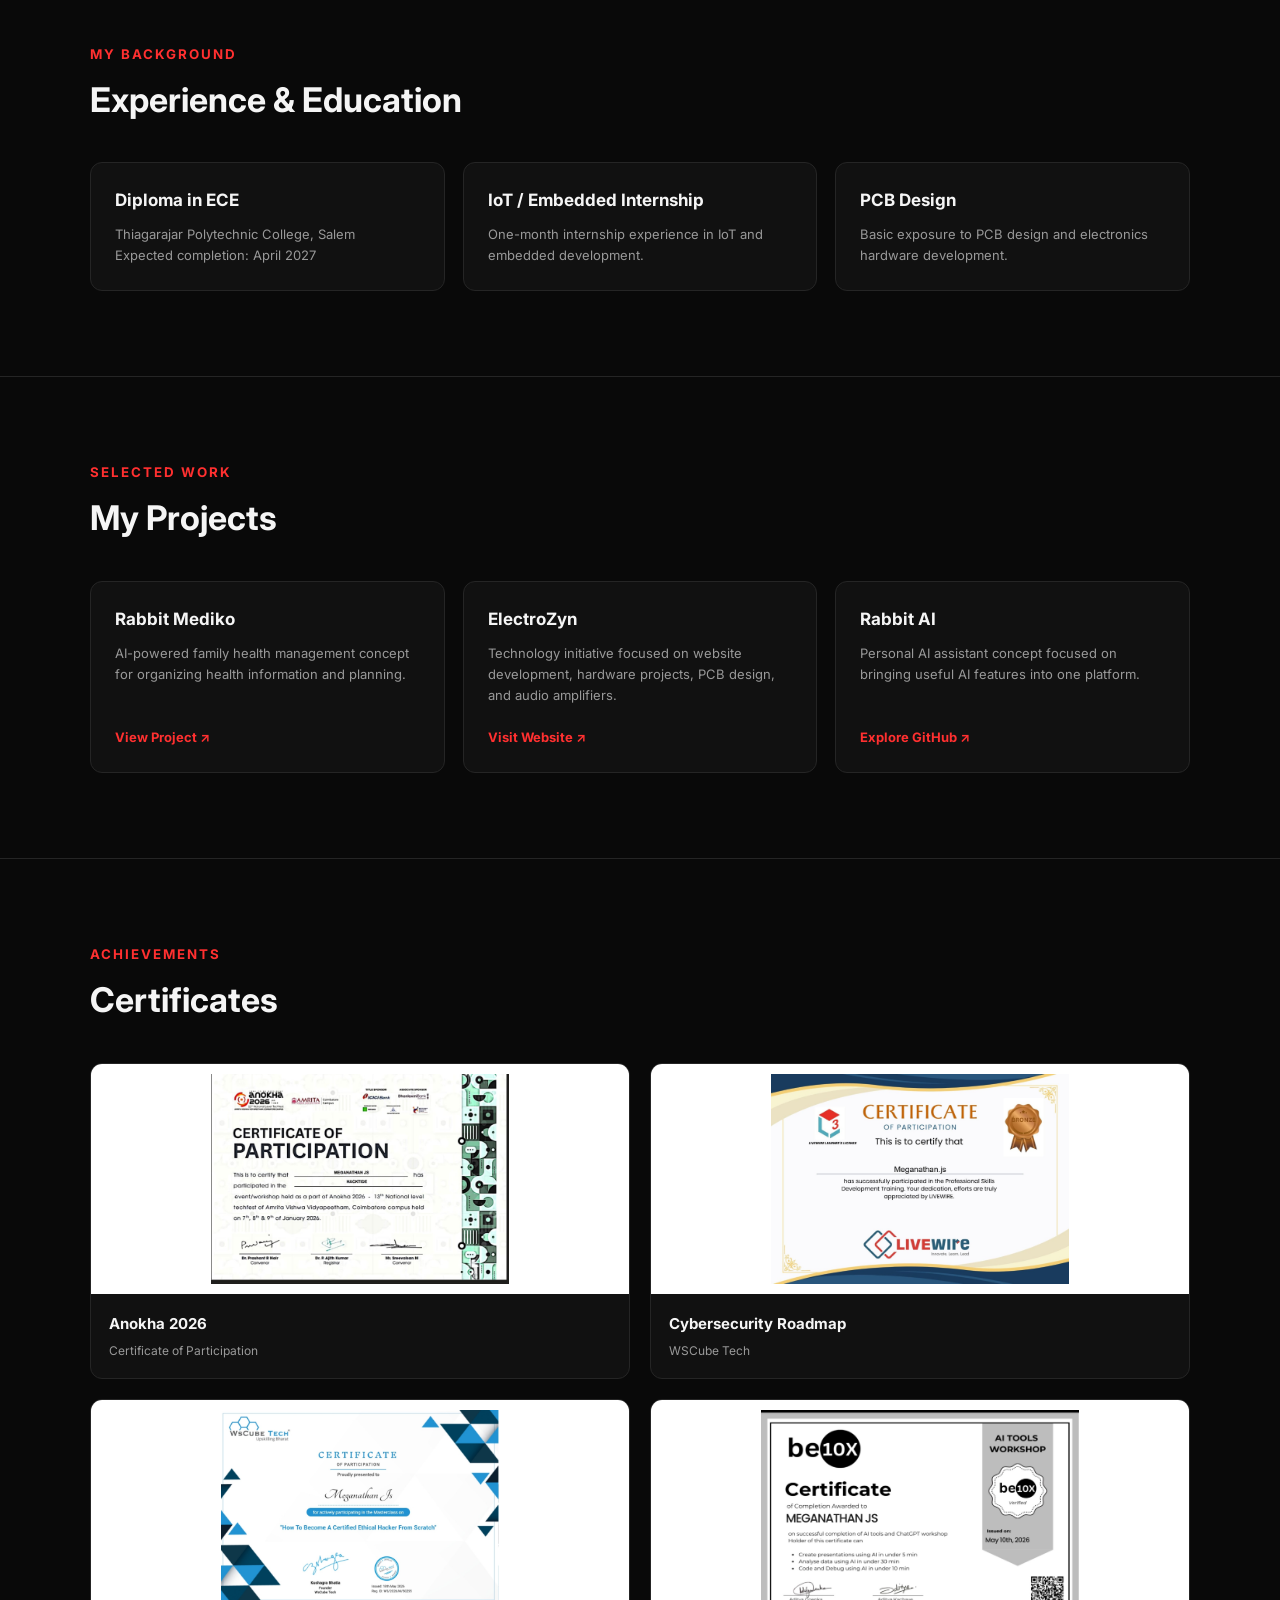
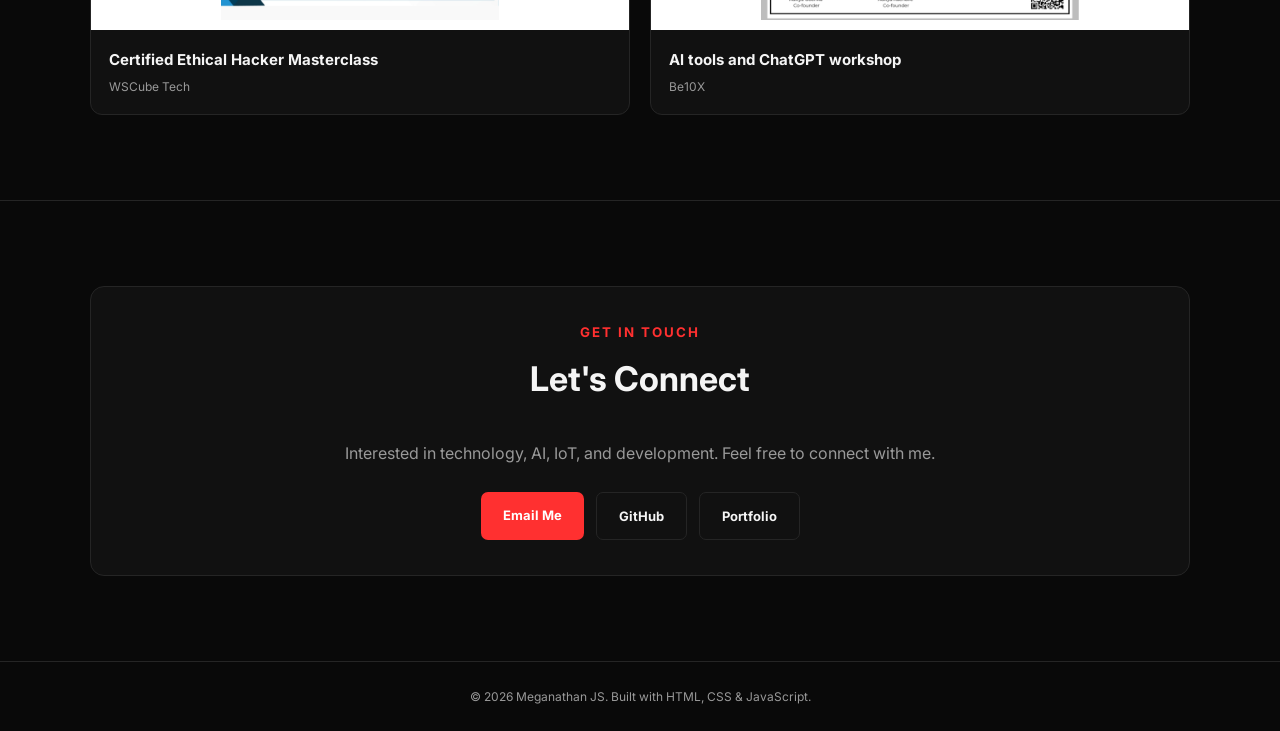
==== commit 5bf517ad: "Update certificate details in index.html" ====
--- a/index.html
+++ b/index.html
@@ -1,4 +1,4 @@
-<!DOCTYPE html>
+6<!DOCTYPE html>
 <html lang="en">
 <head>
 <meta charset="UTF-8">
@@ -383,8 +383,8 @@
 <img src="assets/certificate-wscube-first-cybersecurity-job.jpg"
 alt="Cybersecurity job certificate">
 <div class="cert-info">
-<h3>First Cybersecurity Job</h3>
-<p>WSCube Tech</p>
+<h3>Al tools and ChatGPT workshop</h3>
+<p>Be10X</p>
 </div>
 </article>
 
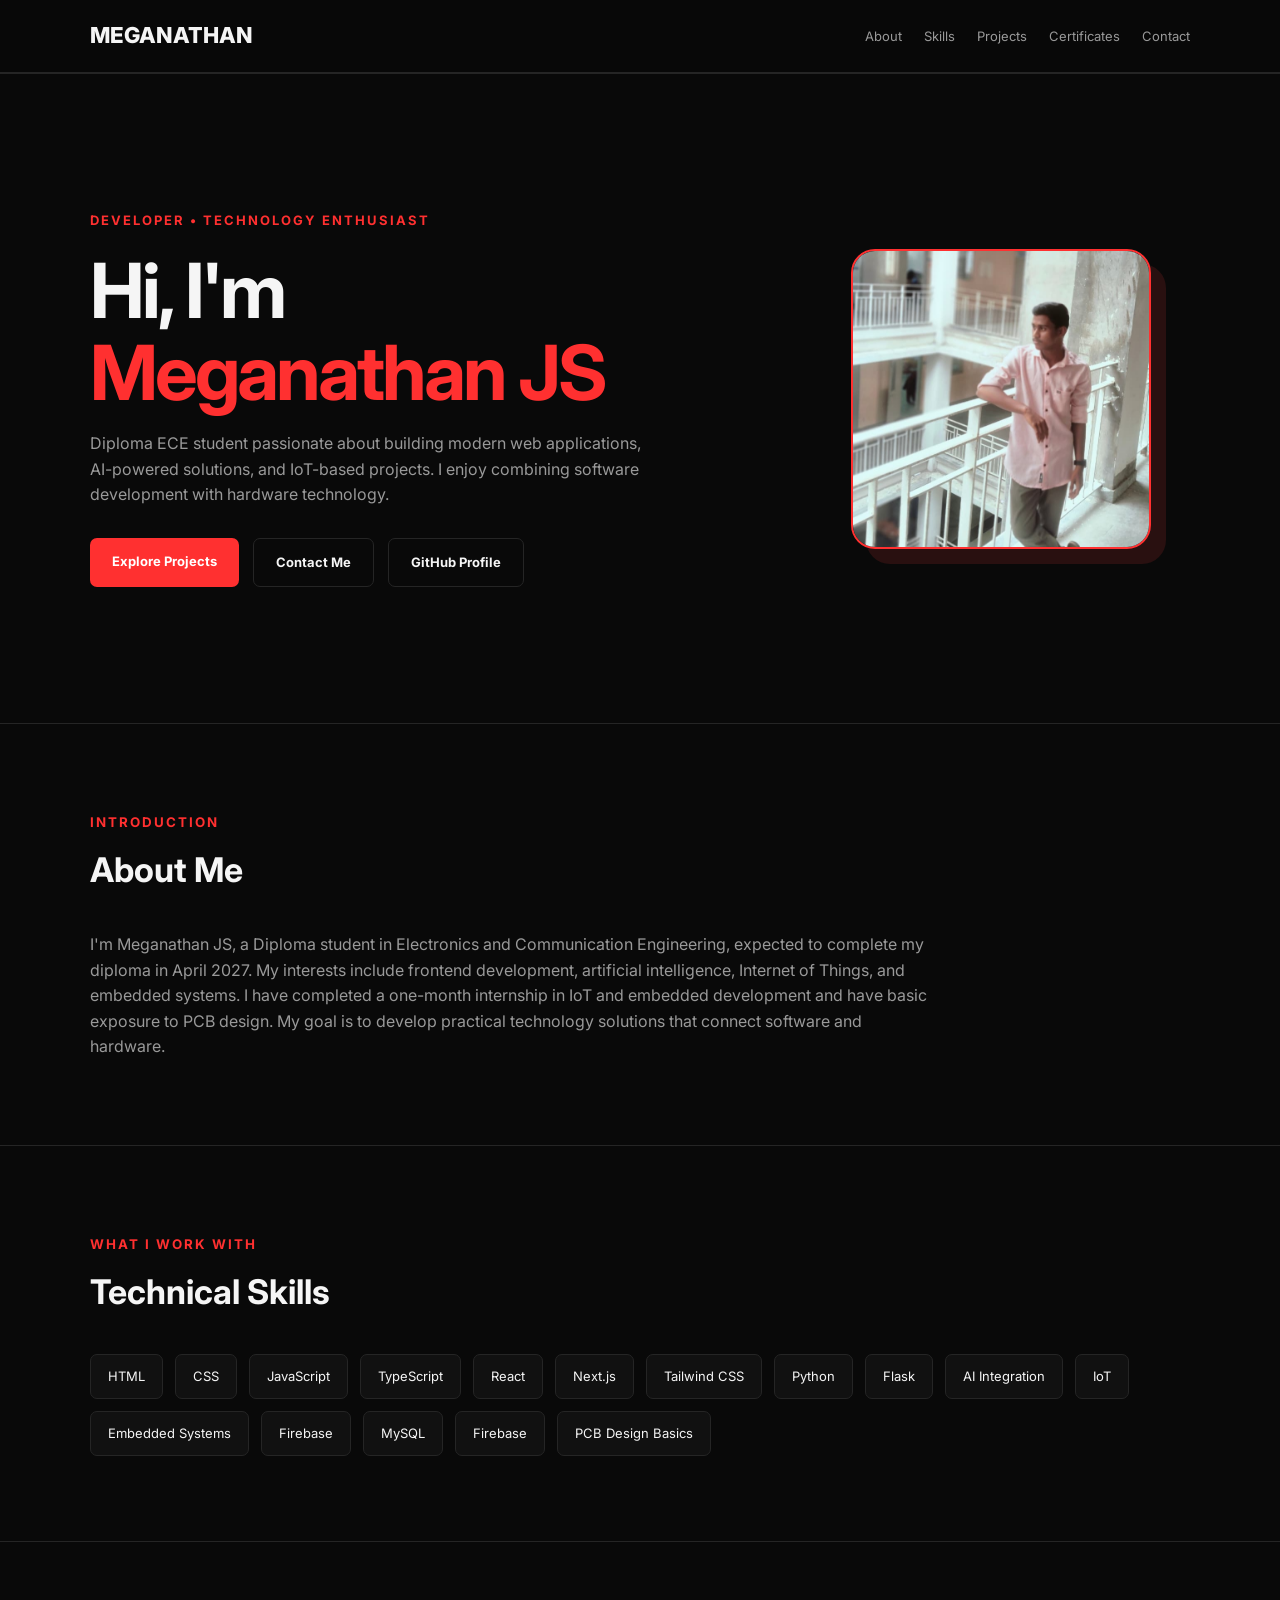
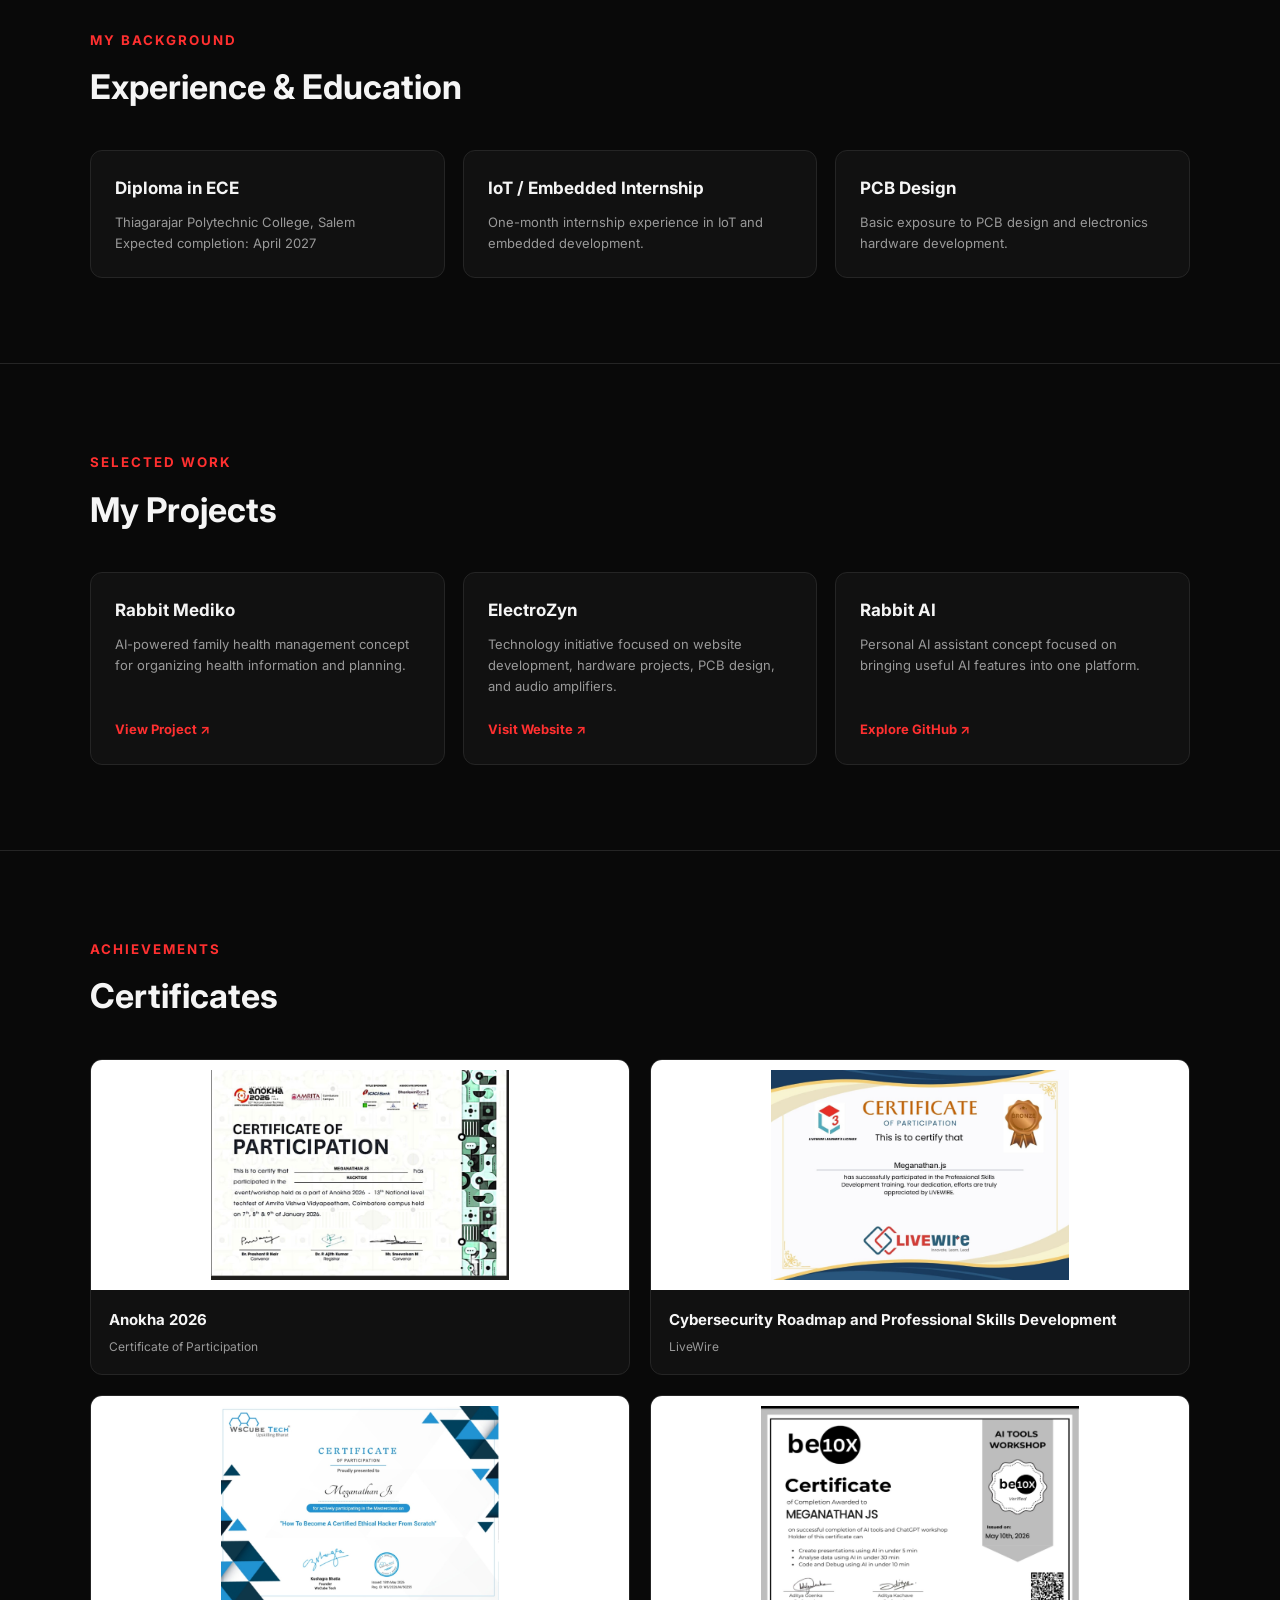
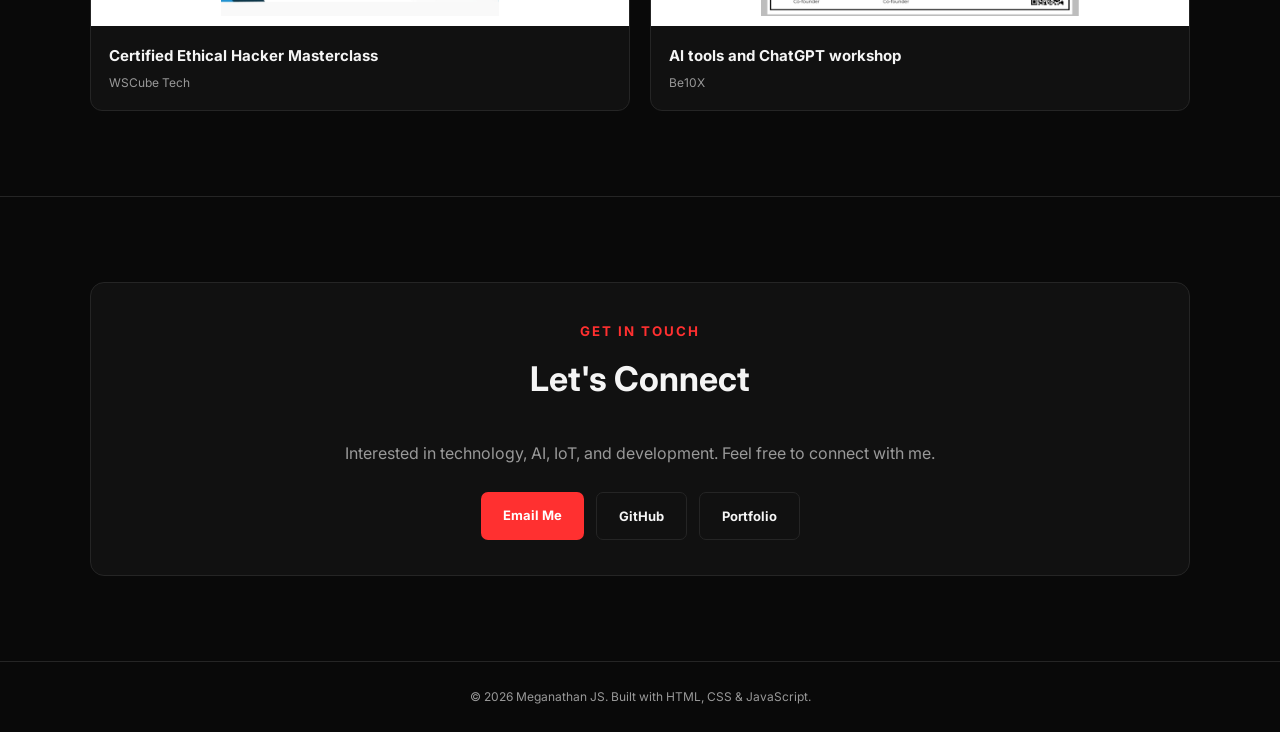
==== commit d55772d3: "Update header and certification details in index.html" ====
--- a/index.html
+++ b/index.html
@@ -1,4 +1,4 @@
-6<!DOCTYPE html>
+<!DOCTYPE html>
 <html lang="en">
 <head>
 <meta charset="UTF-8">
@@ -193,7 +193,7 @@
 
 <header>
 <nav class="container">
-<a href="#home" class="logo">MEGA<span>NATHAN.</span></a>
+<a href="#home" class="logo">MEGANATHAN </a>
 <ul class="nav-links">
 <li><a href="#about">About</a></li>
 <li><a href="#skills">Skills</a></li>
@@ -267,7 +267,9 @@
 <span class="skill">Embedded Systems</span>
 <span class="skill">Firebase</span>
 <span class="skill">MySQL</span>
+<spam class="skill">Firebase</spam>
 <span class="skill">PCB Design Basics</span>
+  
 </div>
 </div>
 </section>
@@ -365,8 +367,8 @@
 <img src="assets/certificate-wscube-cybersecurity-roadmap.jpg"
 alt="Cybersecurity roadmap certificate">
 <div class="cert-info">
-<h3>Cybersecurity Roadmap</h3>
-<p>WSCube Tech</p>
+<h3>Cybersecurity Roadmap and Professional Skills Development</h3>
+<p>LiveWire</p>
 </div>
 </article>
 
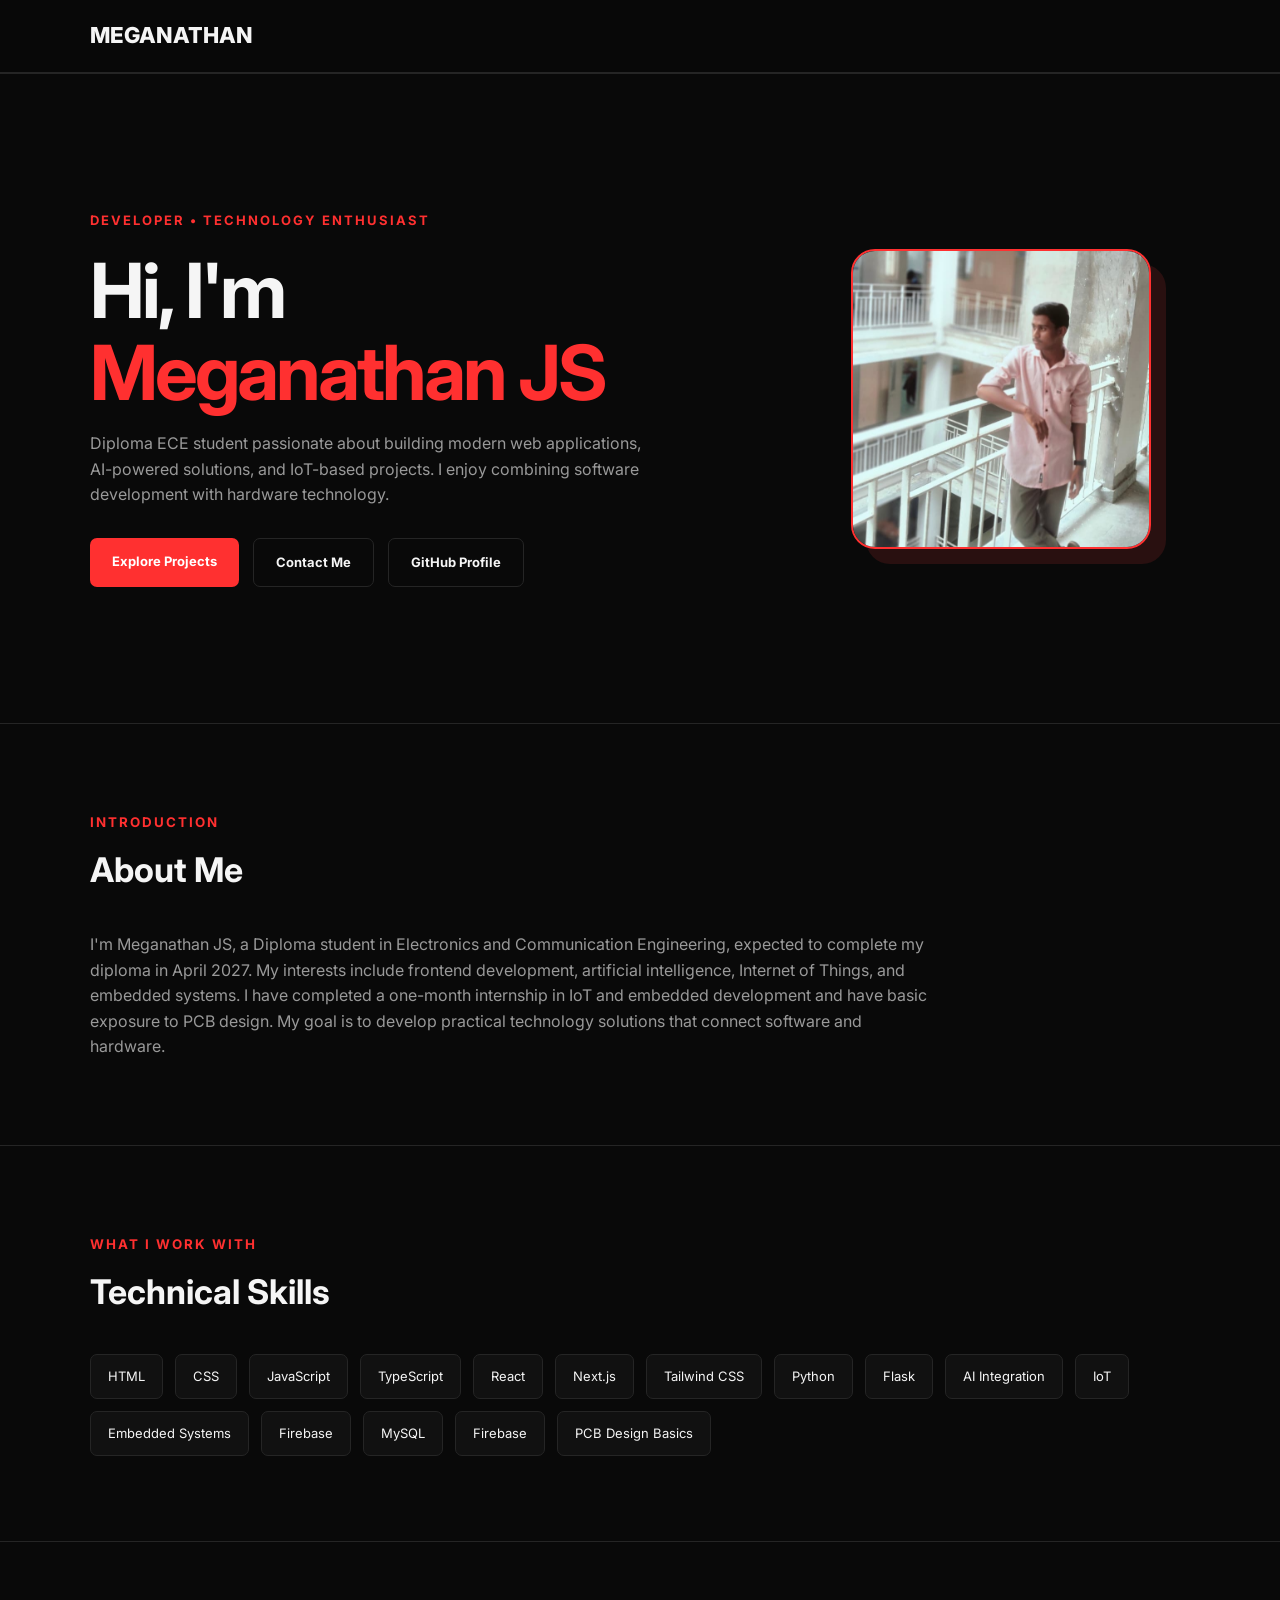
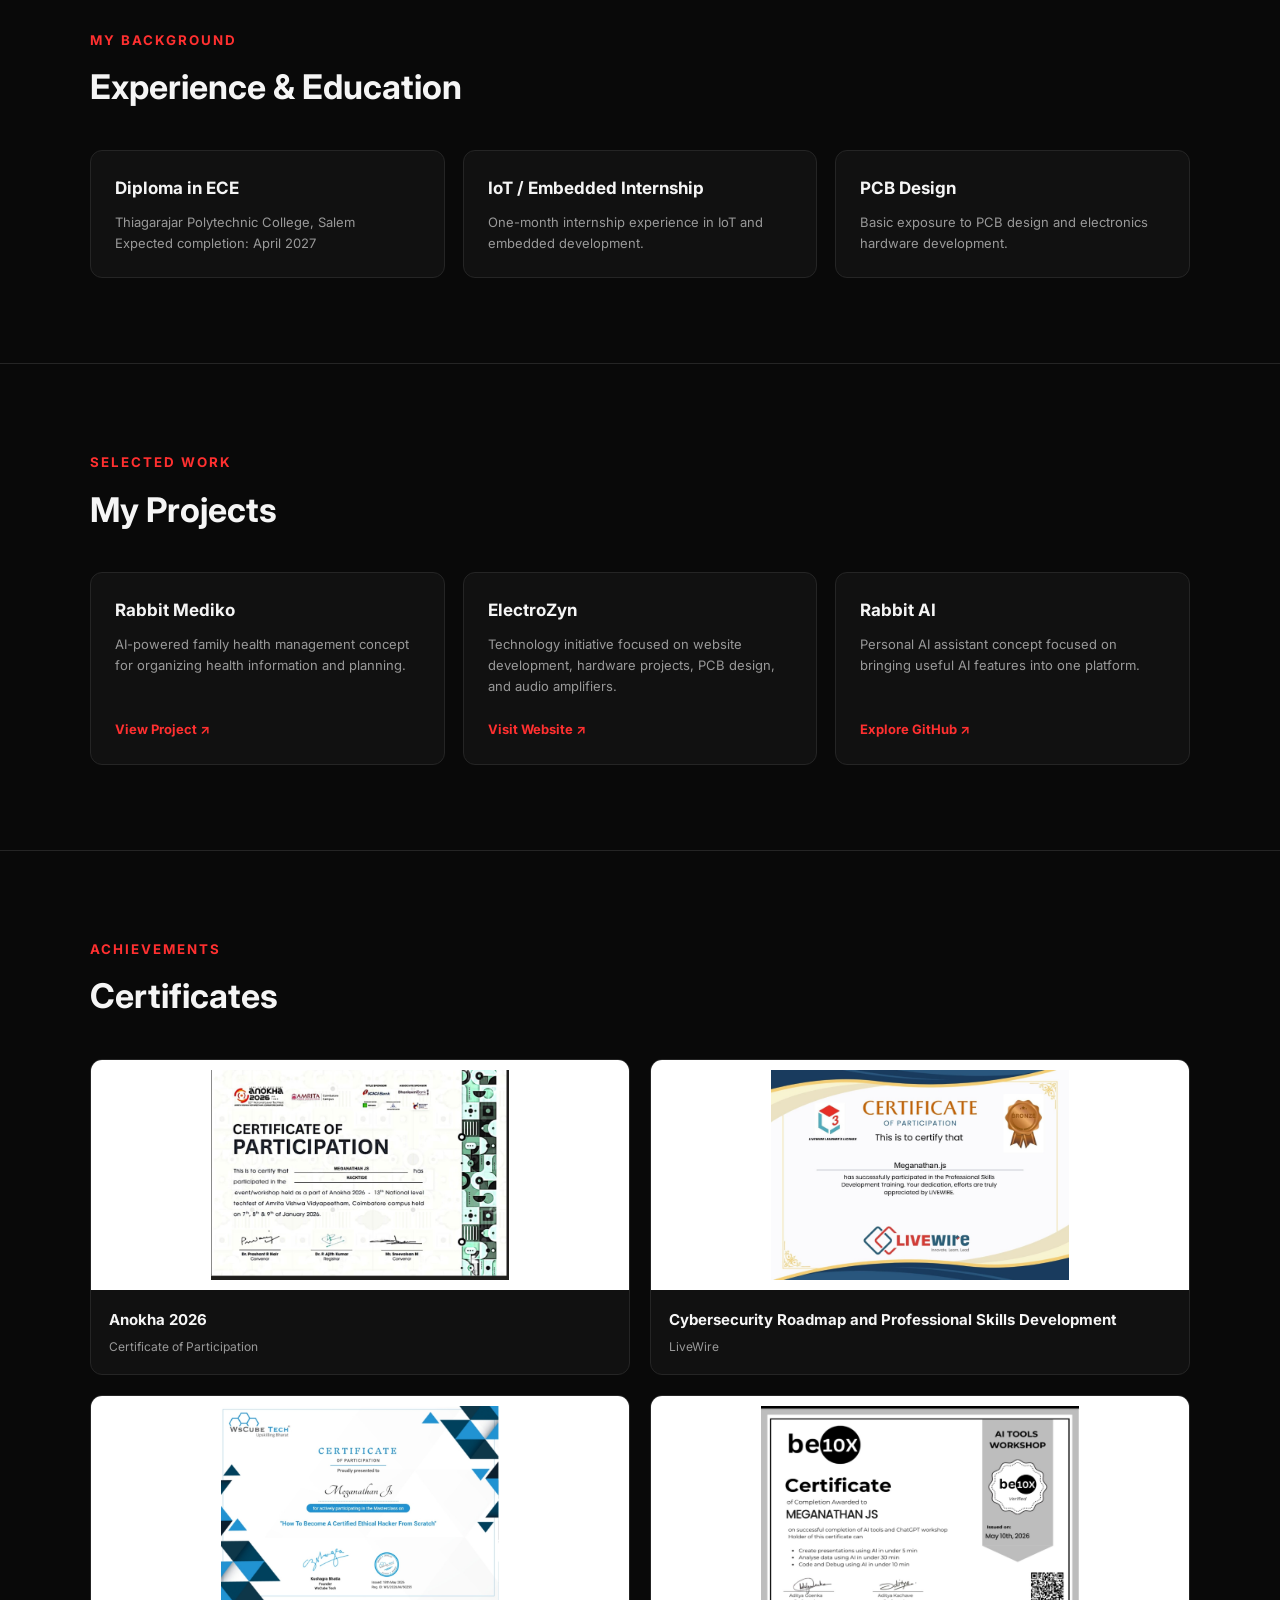
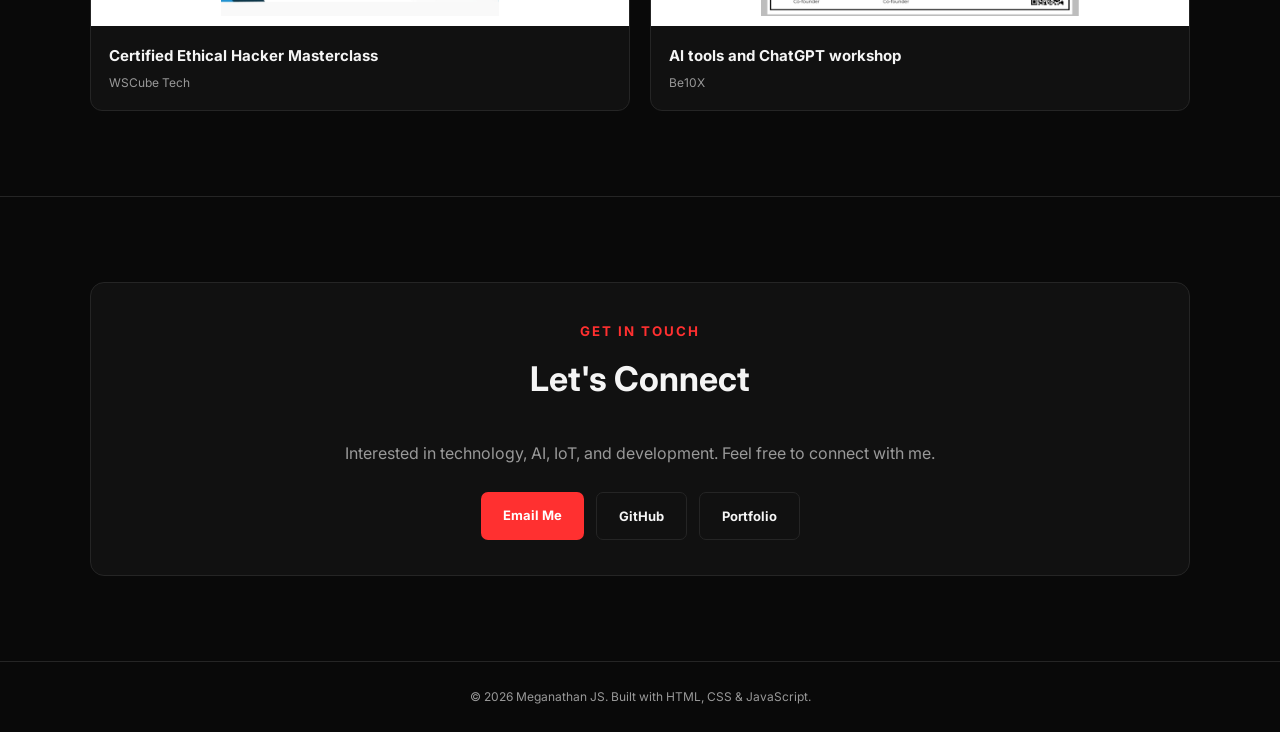
==== commit d4ae198e: "Remove navigation links from header in index.html" ====
--- a/index.html
+++ b/index.html
@@ -194,13 +194,6 @@
 <header>
 <nav class="container">
 <a href="#home" class="logo">MEGANATHAN </a>
-<ul class="nav-links">
-<li><a href="#about">About</a></li>
-<li><a href="#skills">Skills</a></li>
-<li><a href="#projects">Projects</a></li>
-<li><a href="#certificates">Certificates</a></li>
-<li><a href="#contact">Contact</a></li>
-</ul>
 </nav>
 </header>
 
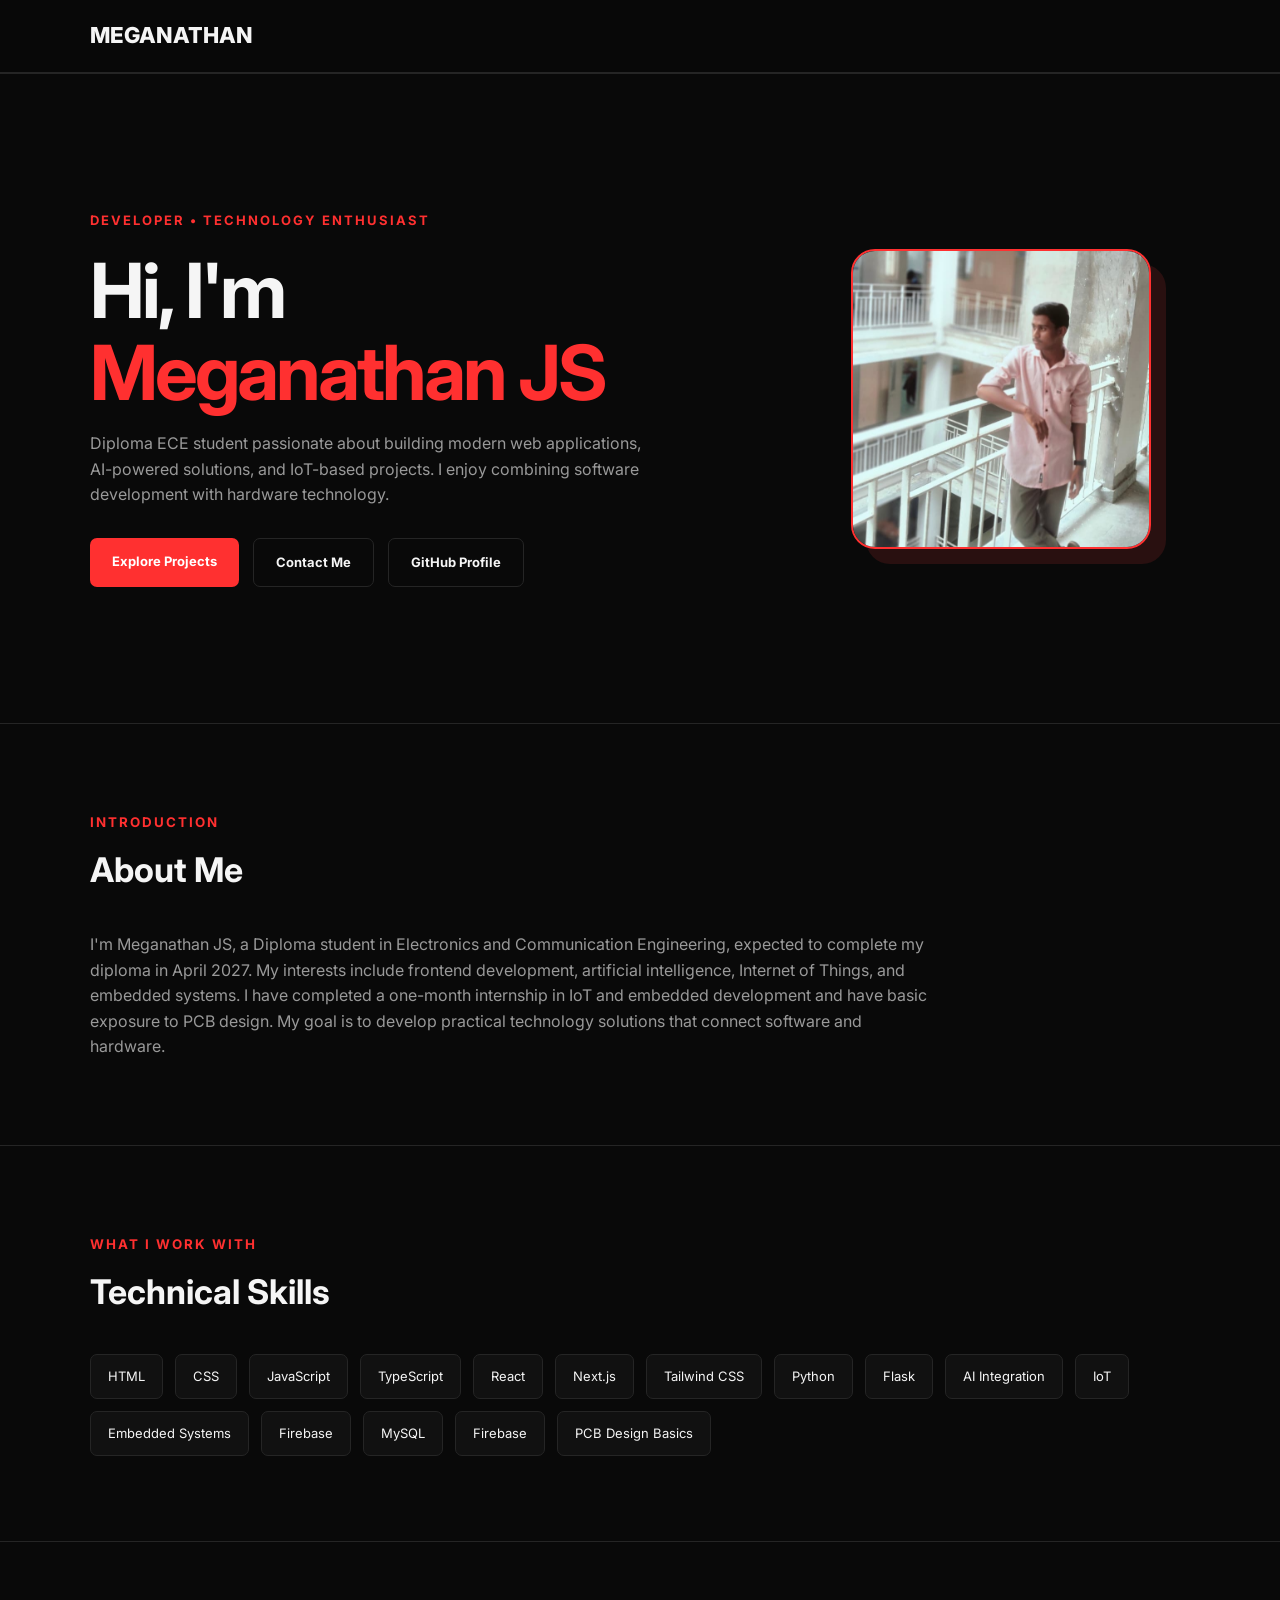
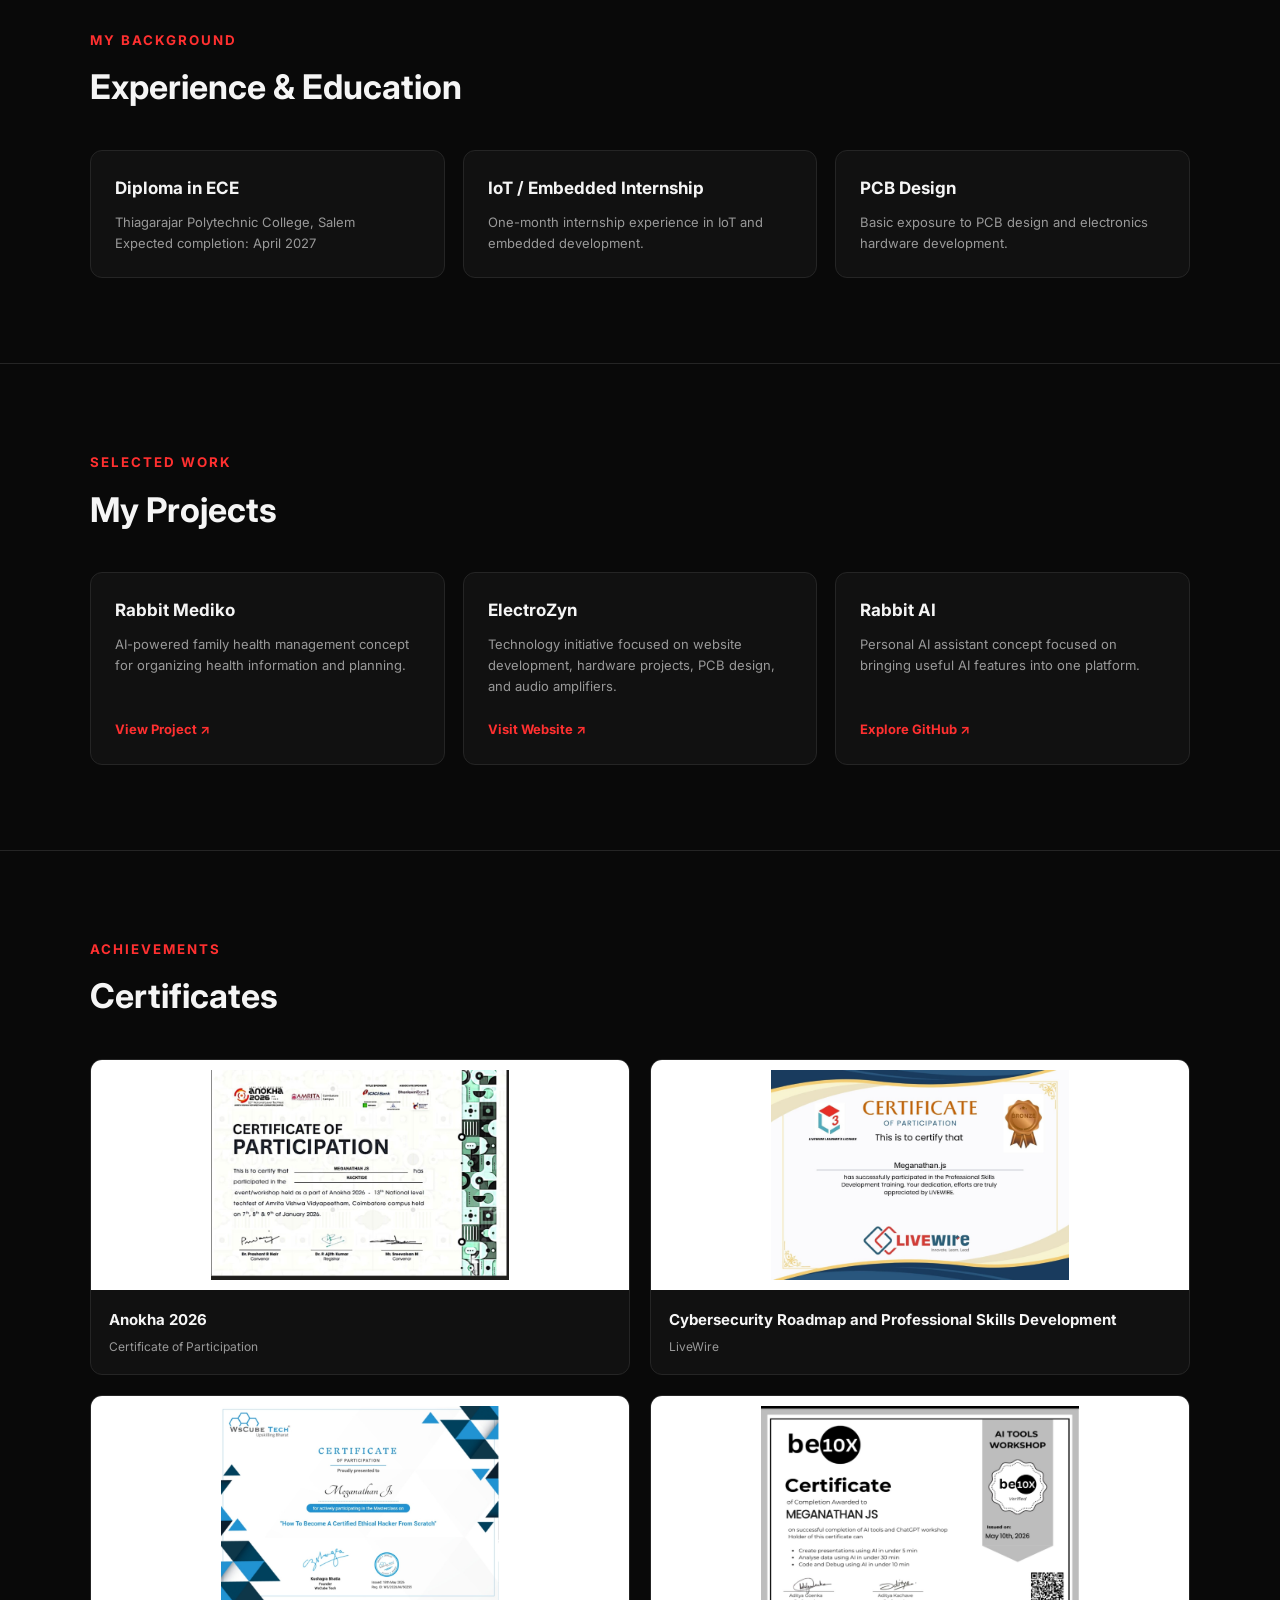
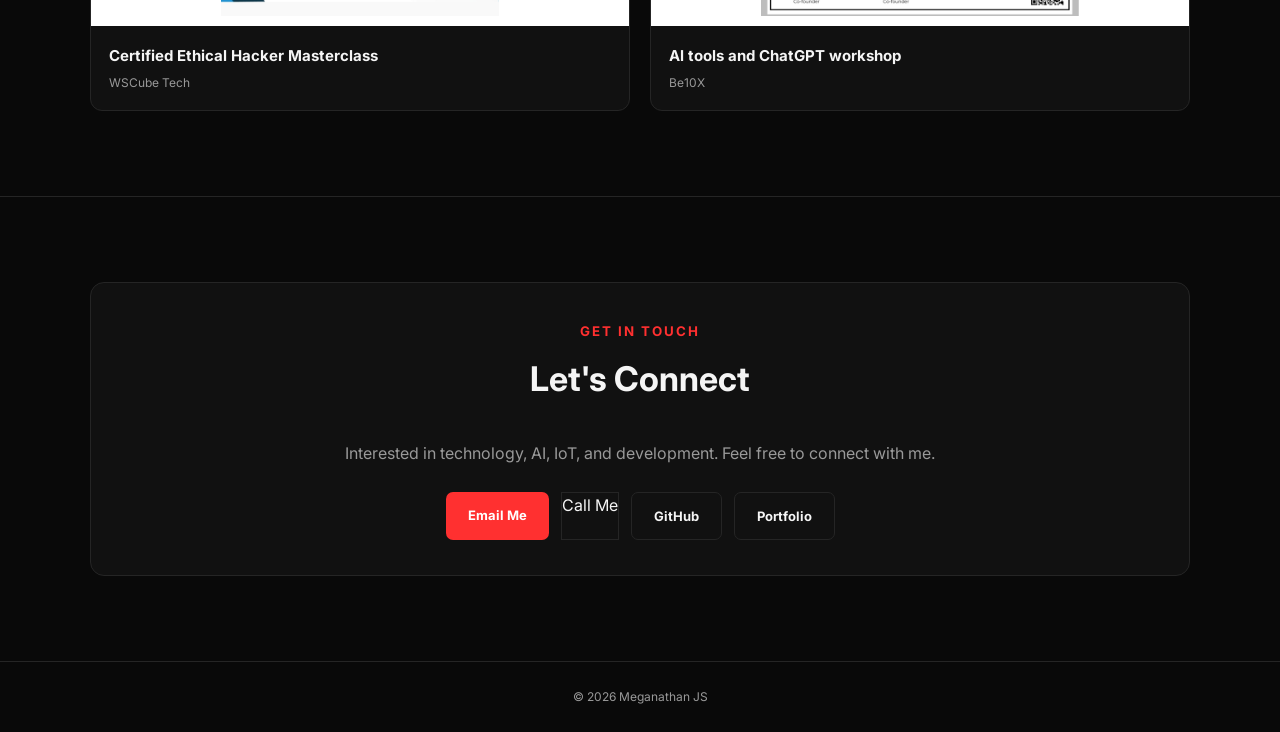
==== commit 83d738f3: "Add call link and update footer copyright text" ====
--- a/index.html
+++ b/index.html
@@ -559,7 +559,10 @@
 <div class="contact-links">
 <a class="btn btn-primary"
 href="mailto:meganathanjs007@gmail.com">Email Me</a>
-
+<a class="bit btn-outline" href="tel:+919092564809">
+    Call Me
+</a>
+  
 <a class="btn btn-outline"
 href="https://github.com/meganathanjs007-tech"
 target="_blank">GitHub</a>
@@ -576,7 +579,7 @@
 
 <footer>
 <div class="container">
-© 2026 Meganathan JS. Built with HTML, CSS & JavaScript.
+© 2026 Meganathan JS
 </div>
 </footer>
 
